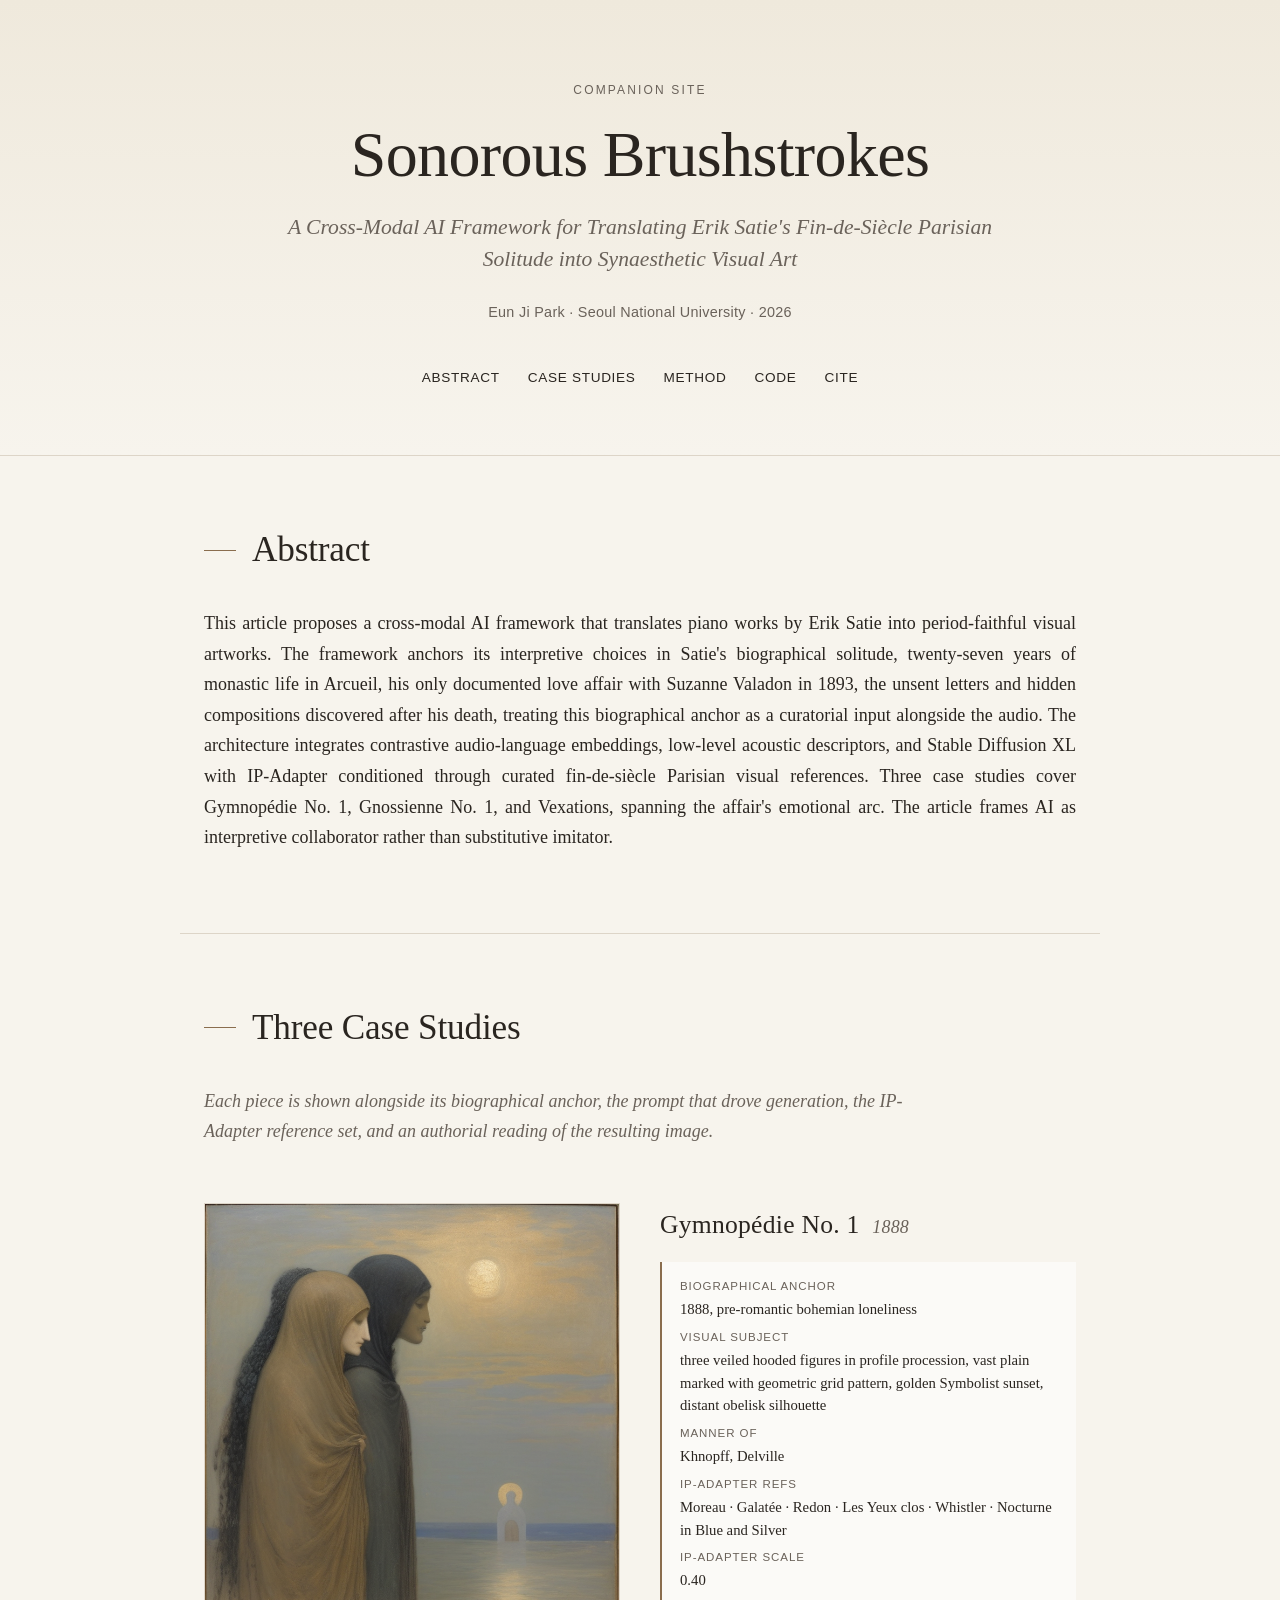
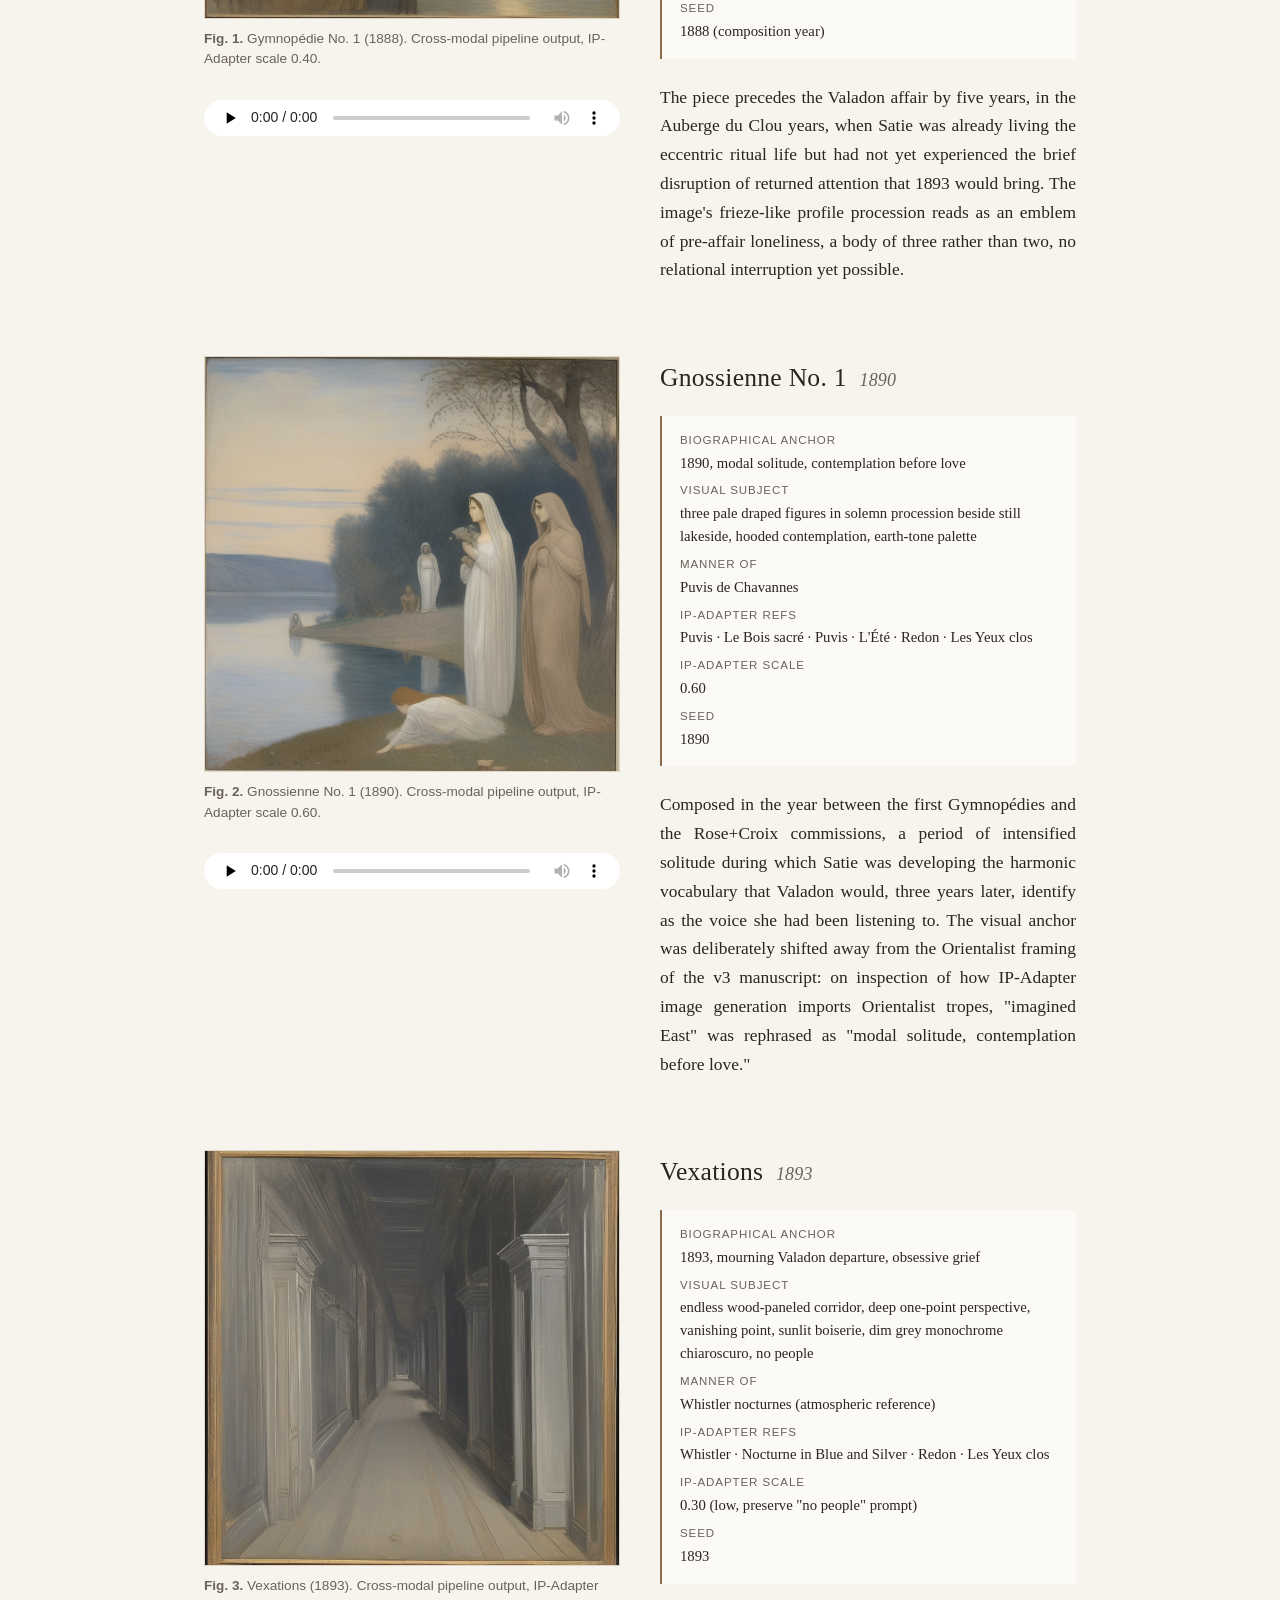
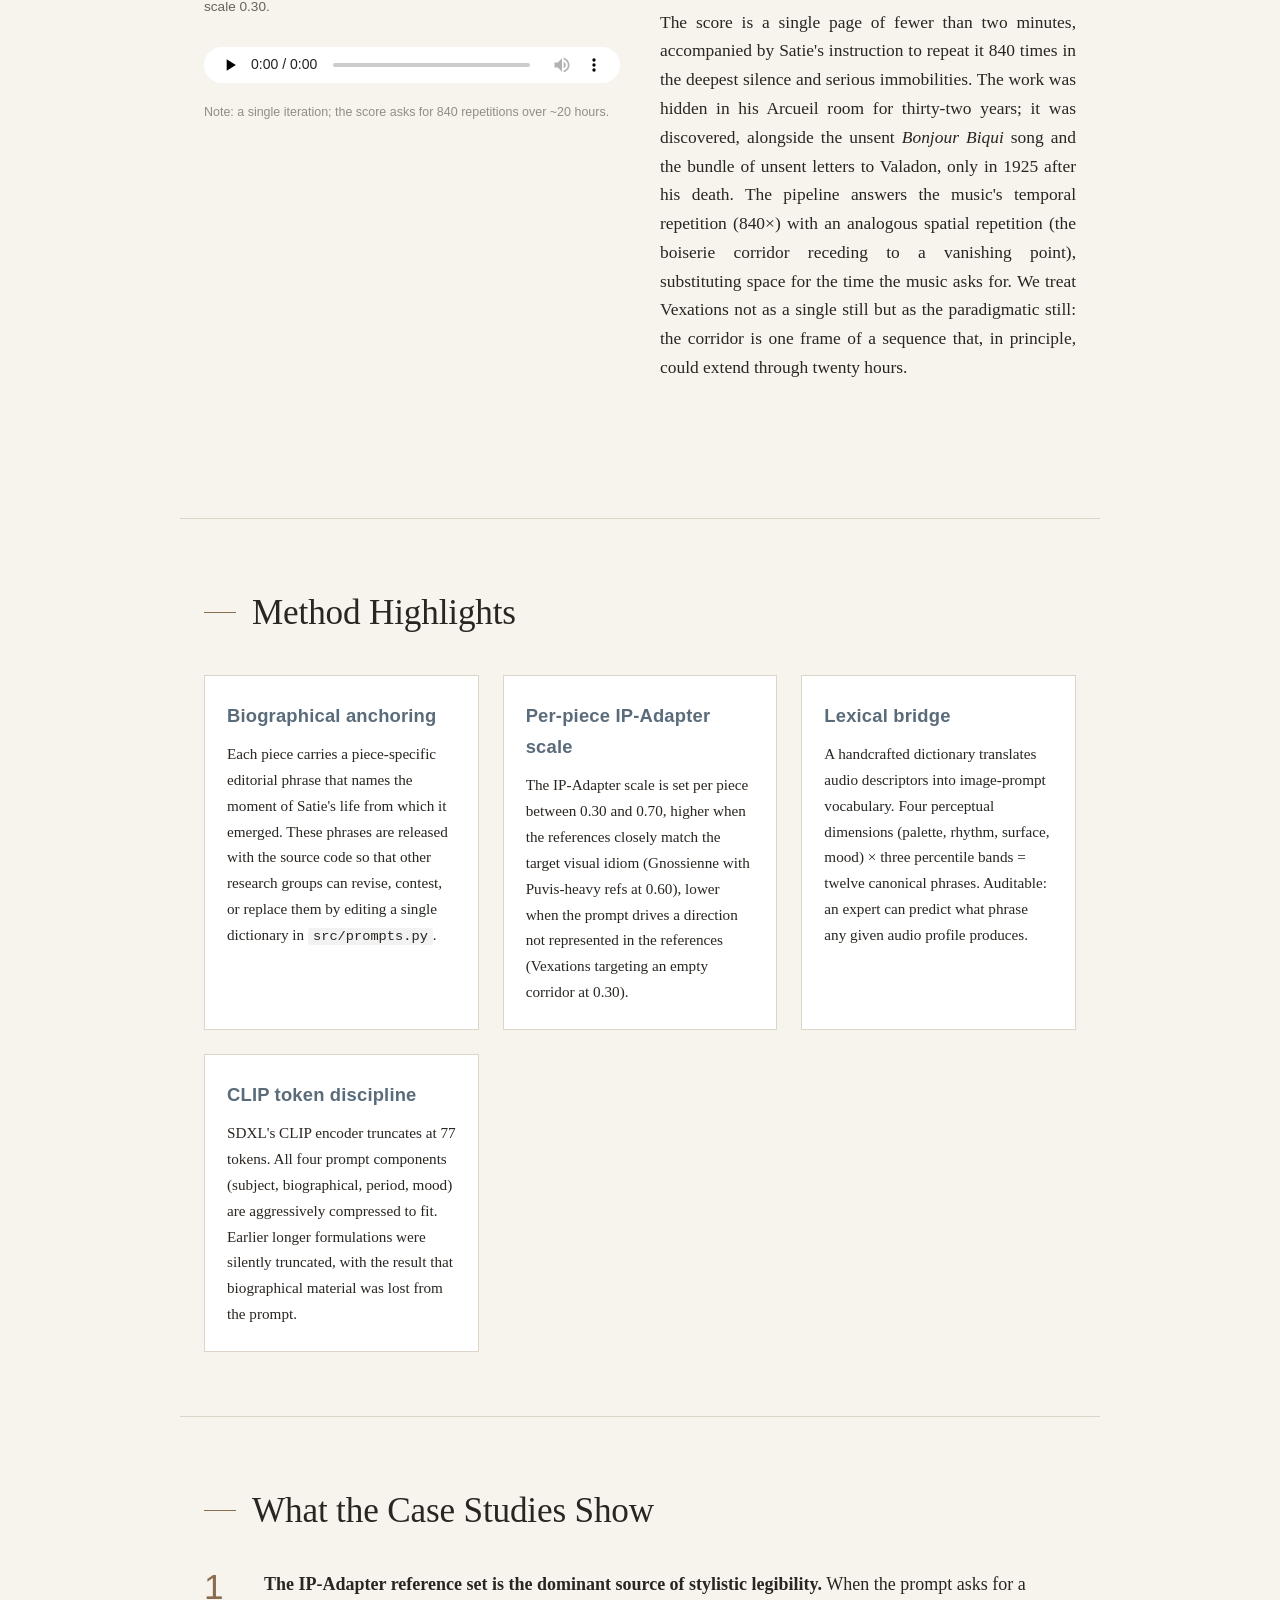
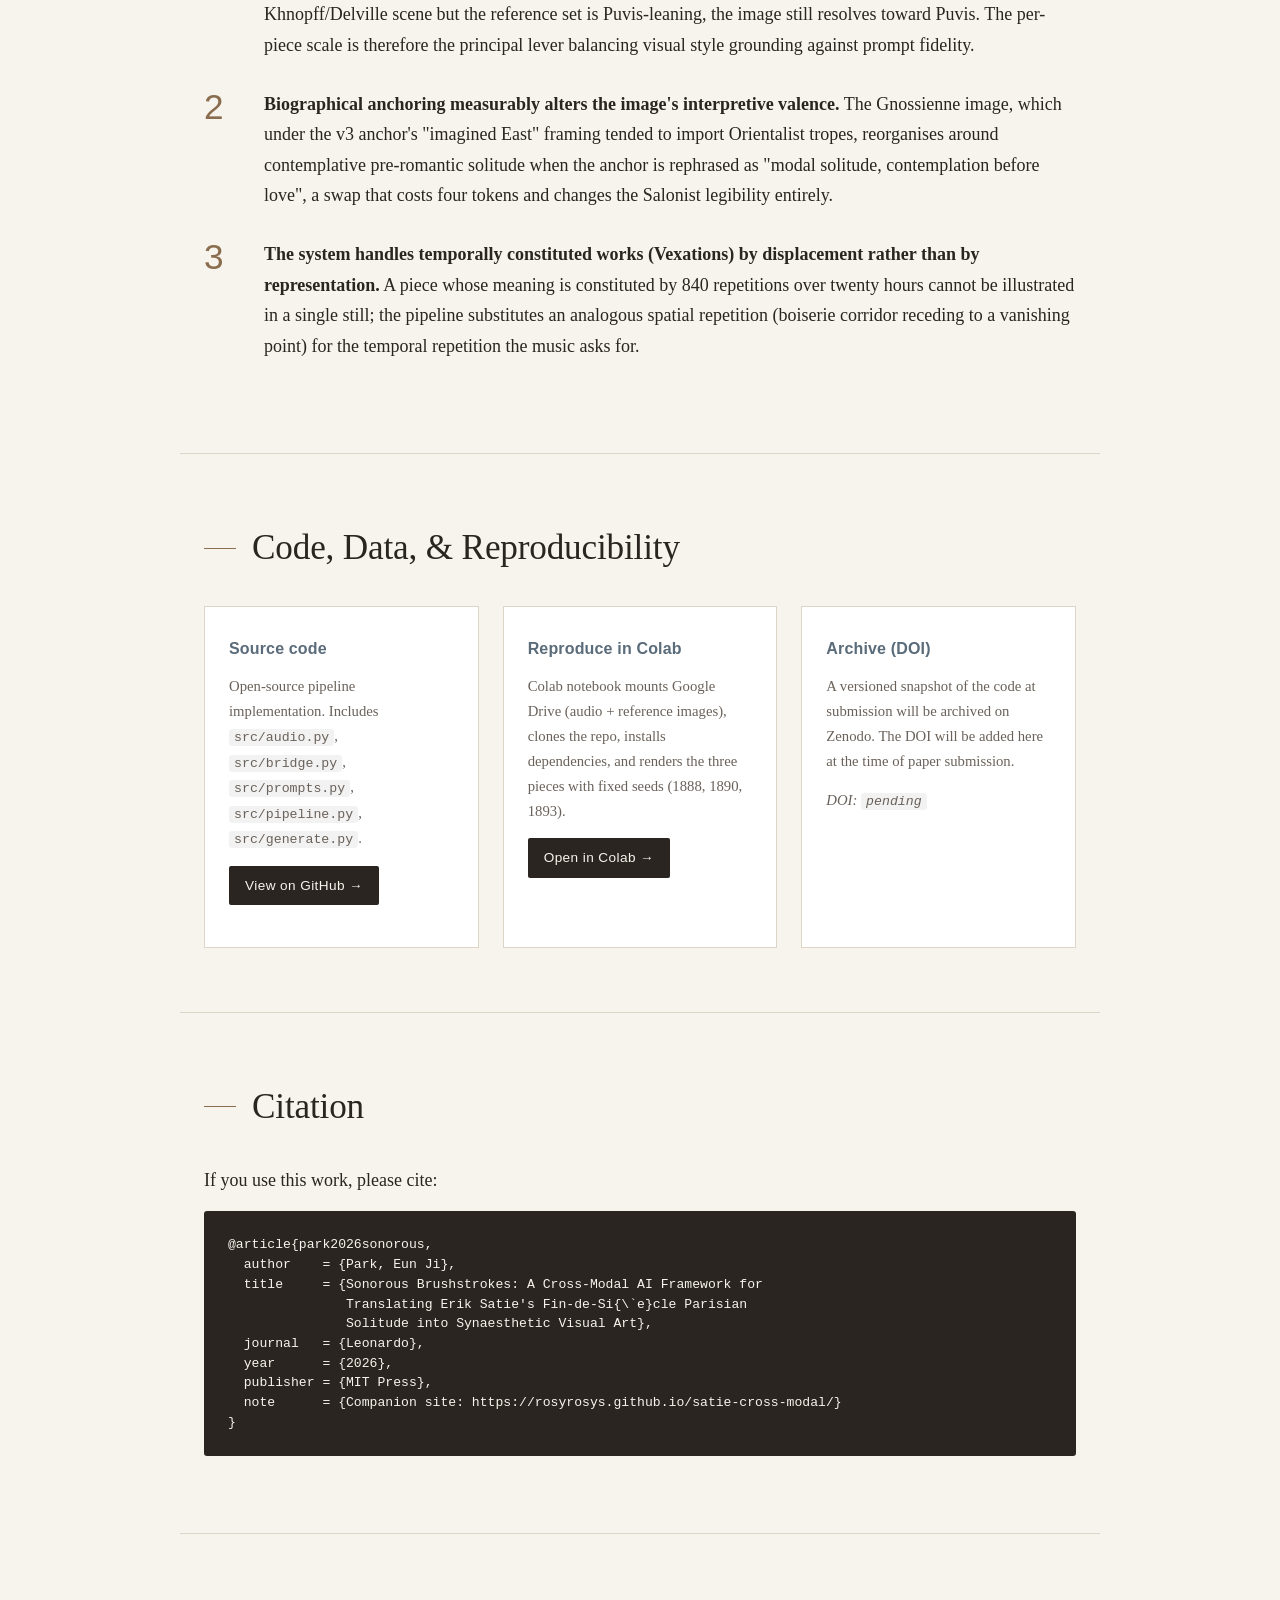
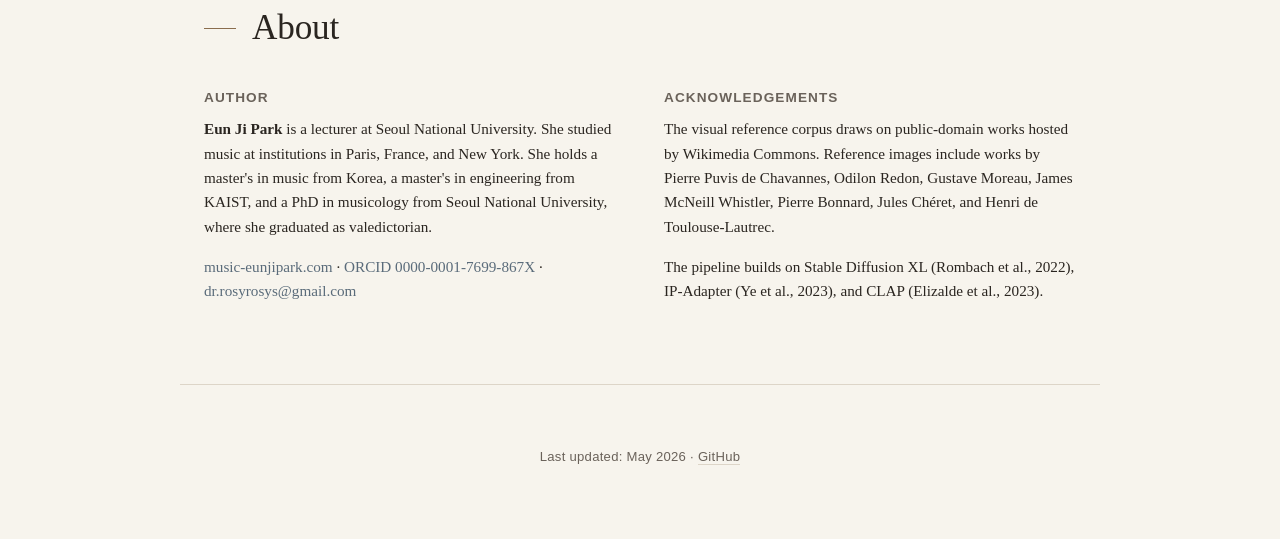
==== index.html @ b27dba4c "GitHub Pages: companion site for Sonorous Brushstrokes" ====
<!DOCTYPE html>
<html lang="en">
<head>
<meta charset="UTF-8">
<meta name="viewport" content="width=device-width, initial-scale=1.0">
<title>Sonorous Brushstrokes, Satie Cross-Modal AI</title>
<meta name="description" content="A cross-modal AI framework that translates Erik Satie's piano works into fin-de-siècle Parisian visual artworks, anchored in the composer's biographical solitude.">
<link rel="stylesheet" href="style.css">
</head>
<body>

<header class="hero">
  <div class="hero-inner">
    <p class="kicker">Companion site</p>
    <h1>Sonorous Brushstrokes</h1>
    <p class="subtitle">A Cross-Modal AI Framework for Translating Erik Satie's Fin-de-Siècle Parisian Solitude into Synaesthetic Visual Art</p>
    <p class="byline">Eun Ji Park · Seoul National University · 2026</p>
    <nav class="hero-nav">
      <a href="#abstract">Abstract</a>
      <a href="#pieces">Case Studies</a>
      <a href="#method">Method</a>
      <a href="#code">Code</a>
      <a href="#cite">Cite</a>
    </nav>
  </div>
</header>

<main>

<section id="abstract" class="section">
  <h2>Abstract</h2>
  <p>This article proposes a cross-modal AI framework that translates piano works by Erik Satie into period-faithful visual artworks. The framework anchors its interpretive choices in Satie's biographical solitude, twenty-seven years of monastic life in Arcueil, his only documented love affair with Suzanne Valadon in 1893, the unsent letters and hidden compositions discovered after his death, treating this biographical anchor as a curatorial input alongside the audio. The architecture integrates contrastive audio-language embeddings, low-level acoustic descriptors, and Stable Diffusion XL with IP-Adapter conditioned through curated fin-de-siècle Parisian visual references. Three case studies cover Gymnopédie No. 1, Gnossienne No. 1, and Vexations, spanning the affair's emotional arc. The article frames AI as interpretive collaborator rather than substitutive imitator.</p>
</section>

<section id="pieces" class="section section-pieces">
  <h2>Three Case Studies</h2>
  <p class="section-intro">Each piece is shown alongside its biographical anchor, the prompt that drove generation, the IP-Adapter reference set, and an authorial reading of the resulting image.</p>

  <article class="piece">
    <div class="piece-image">
      <img src="images/gymnopedie_1.png" alt="AI-generated visualisation of Gymnopédie No. 1: three veiled hooded figures in profile procession across a vast plain under a luminous Symbolist sunset, in the manner of Khnopff and Delville." loading="lazy">
      <p class="caption"><strong>Fig. 1.</strong> Gymnopédie No. 1 (1888). Cross-modal pipeline output, IP-Adapter scale 0.40.</p>
      <audio controls preload="none" class="piece-audio">
        <source src="audio/gymnopedie_1.mp3" type="audio/mpeg">
        Your browser does not support audio playback.
      </audio>
    </div>
    <div class="piece-text">
      <h3>Gymnopédie No. 1 <span class="year">1888</span></h3>
      <dl class="meta">
        <dt>Biographical anchor</dt><dd>1888, pre-romantic bohemian loneliness</dd>
        <dt>Visual subject</dt><dd>three veiled hooded figures in profile procession, vast plain marked with geometric grid pattern, golden Symbolist sunset, distant obelisk silhouette</dd>
        <dt>Manner of</dt><dd>Khnopff, Delville</dd>
        <dt>IP-Adapter refs</dt><dd>Moreau · Galatée · Redon · Les Yeux clos · Whistler · Nocturne in Blue and Silver</dd>
        <dt>IP-Adapter scale</dt><dd>0.40</dd>
        <dt>Seed</dt><dd>1888 (composition year)</dd>
      </dl>
      <p class="reading">The piece precedes the Valadon affair by five years, in the Auberge du Clou years, when Satie was already living the eccentric ritual life but had not yet experienced the brief disruption of returned attention that 1893 would bring. The image's frieze-like profile procession reads as an emblem of pre-affair loneliness, a body of three rather than two, no relational interruption yet possible.</p>
    </div>
  </article>

  <article class="piece">
    <div class="piece-image">
      <img src="images/gnossienne_1.png" alt="AI-generated visualisation of Gnossienne No. 1: three pale draped figures in solemn procession beside a still lake, in the manner of Puvis de Chavannes." loading="lazy">
      <p class="caption"><strong>Fig. 2.</strong> Gnossienne No. 1 (1890). Cross-modal pipeline output, IP-Adapter scale 0.60.</p>
      <audio controls preload="none" class="piece-audio">
        <source src="audio/gnossienne_1.mp3" type="audio/mpeg">
        Your browser does not support audio playback.
      </audio>
    </div>
    <div class="piece-text">
      <h3>Gnossienne No. 1 <span class="year">1890</span></h3>
      <dl class="meta">
        <dt>Biographical anchor</dt><dd>1890, modal solitude, contemplation before love</dd>
        <dt>Visual subject</dt><dd>three pale draped figures in solemn procession beside still lakeside, hooded contemplation, earth-tone palette</dd>
        <dt>Manner of</dt><dd>Puvis de Chavannes</dd>
        <dt>IP-Adapter refs</dt><dd>Puvis · Le Bois sacré · Puvis · L'Été · Redon · Les Yeux clos</dd>
        <dt>IP-Adapter scale</dt><dd>0.60</dd>
        <dt>Seed</dt><dd>1890</dd>
      </dl>
      <p class="reading">Composed in the year between the first Gymnopédies and the Rose+Croix commissions, a period of intensified solitude during which Satie was developing the harmonic vocabulary that Valadon would, three years later, identify as the voice she had been listening to. The visual anchor was deliberately shifted away from the Orientalist framing of the v3 manuscript: on inspection of how IP-Adapter image generation imports Orientalist tropes, "imagined East" was rephrased as "modal solitude, contemplation before love."</p>
    </div>
  </article>

  <article class="piece">
    <div class="piece-image">
      <img src="images/vexations.png" alt="AI-generated visualisation of Vexations: an empty wood-paneled corridor in a fin-de-siècle Parisian interior, deep one-point perspective with sunlit boiserie, no people." loading="lazy">
      <p class="caption"><strong>Fig. 3.</strong> Vexations (1893). Cross-modal pipeline output, IP-Adapter scale 0.30.</p>
      <audio controls preload="none" class="piece-audio">
        <source src="audio/vexations.mp3" type="audio/mpeg">
        Your browser does not support audio playback.
      </audio>
      <p class="caption" style="font-size:0.78rem; opacity:0.7;">Note: a single iteration; the score asks for 840 repetitions over ~20 hours.</p>
    </div>
    <div class="piece-text">
      <h3>Vexations <span class="year">1893</span></h3>
      <dl class="meta">
        <dt>Biographical anchor</dt><dd>1893, mourning Valadon departure, obsessive grief</dd>
        <dt>Visual subject</dt><dd>endless wood-paneled corridor, deep one-point perspective, vanishing point, sunlit boiserie, dim grey monochrome chiaroscuro, no people</dd>
        <dt>Manner of</dt><dd>Whistler nocturnes (atmospheric reference)</dd>
        <dt>IP-Adapter refs</dt><dd>Whistler · Nocturne in Blue and Silver · Redon · Les Yeux clos</dd>
        <dt>IP-Adapter scale</dt><dd>0.30 (low, preserve "no people" prompt)</dd>
        <dt>Seed</dt><dd>1893</dd>
      </dl>
      <p class="reading">The score is a single page of fewer than two minutes, accompanied by Satie's instruction to repeat it 840 times in the deepest silence and serious immobilities. The work was hidden in his Arcueil room for thirty-two years; it was discovered, alongside the unsent <em>Bonjour Biqui</em> song and the bundle of unsent letters to Valadon, only in 1925 after his death. The pipeline answers the music's temporal repetition (840×) with an analogous spatial repetition (the boiserie corridor receding to a vanishing point), substituting space for the time the music asks for. We treat Vexations not as a single still but as the paradigmatic still: the corridor is one frame of a sequence that, in principle, could extend through twenty hours.</p>
    </div>
  </article>
</section>

<section id="method" class="section">
  <h2>Method Highlights</h2>

  <div class="method-grid">
    <div class="method-card">
      <h3>Biographical anchoring</h3>
      <p>Each piece carries a piece-specific editorial phrase that names the moment of Satie's life from which it emerged. These phrases are released with the source code so that other research groups can revise, contest, or replace them by editing a single dictionary in <code>src/prompts.py</code>.</p>
    </div>

    <div class="method-card">
      <h3>Per-piece IP-Adapter scale</h3>
      <p>The IP-Adapter scale is set per piece between 0.30 and 0.70, higher when the references closely match the target visual idiom (Gnossienne with Puvis-heavy refs at 0.60), lower when the prompt drives a direction not represented in the references (Vexations targeting an empty corridor at 0.30).</p>
    </div>

    <div class="method-card">
      <h3>Lexical bridge</h3>
      <p>A handcrafted dictionary translates audio descriptors into image-prompt vocabulary. Four perceptual dimensions (palette, rhythm, surface, mood) × three percentile bands = twelve canonical phrases. Auditable: an expert can predict what phrase any given audio profile produces.</p>
    </div>

    <div class="method-card">
      <h3>CLIP token discipline</h3>
      <p>SDXL's CLIP encoder truncates at 77 tokens. All four prompt components (subject, biographical, period, mood) are aggressively compressed to fit. Earlier longer formulations were silently truncated, with the result that biographical material was lost from the prompt.</p>
    </div>
  </div>
</section>

<section id="findings" class="section">
  <h2>What the Case Studies Show</h2>
  <ol class="findings">
    <li><strong>The IP-Adapter reference set is the dominant source of stylistic legibility.</strong> When the prompt asks for a Khnopff/Delville scene but the reference set is Puvis-leaning, the image still resolves toward Puvis. The per-piece scale is therefore the principal lever balancing visual style grounding against prompt fidelity.</li>
    <li><strong>Biographical anchoring measurably alters the image's interpretive valence.</strong> The Gnossienne image, which under the v3 anchor's "imagined East" framing tended to import Orientalist tropes, reorganises around contemplative pre-romantic solitude when the anchor is rephrased as "modal solitude, contemplation before love", a swap that costs four tokens and changes the Salonist legibility entirely.</li>
    <li><strong>The system handles temporally constituted works (Vexations) by displacement rather than by representation.</strong> A piece whose meaning is constituted by 840 repetitions over twenty hours cannot be illustrated in a single still; the pipeline substitutes an analogous spatial repetition (boiserie corridor receding to a vanishing point) for the temporal repetition the music asks for.</li>
  </ol>
</section>

<section id="code" class="section">
  <h2>Code, Data, &amp; Reproducibility</h2>
  <div class="code-grid">
    <div class="code-card">
      <h3>Source code</h3>
      <p>Open-source pipeline implementation. Includes <code>src/audio.py</code>, <code>src/bridge.py</code>, <code>src/prompts.py</code>, <code>src/pipeline.py</code>, <code>src/generate.py</code>.</p>
      <p><a class="btn" href="https://github.com/rosyrosys/satie-cross-modal" target="_blank" rel="noopener">View on GitHub →</a></p>
    </div>
    <div class="code-card">
      <h3>Reproduce in Colab</h3>
      <p>Colab notebook mounts Google Drive (audio + reference images), clones the repo, installs dependencies, and renders the three pieces with fixed seeds (1888, 1890, 1893).</p>
      <p><a class="btn" href="https://colab.research.google.com/github/rosyrosys/satie-cross-modal/blob/main/notebooks/colab_run.ipynb" target="_blank" rel="noopener">Open in Colab →</a></p>
    </div>
    <div class="code-card">
      <h3>Archive (DOI)</h3>
      <p>A versioned snapshot of the code at submission will be archived on Zenodo. The DOI will be added here at the time of paper submission.</p>
      <p class="placeholder"><em>DOI: <code>pending</code></em></p>
    </div>
  </div>
</section>

<section id="cite" class="section">
  <h2>Citation</h2>
  <p>If you use this work, please cite:</p>
  <pre class="bibtex">@article{park2026sonorous,
  author    = {Park, Eun Ji},
  title     = {Sonorous Brushstrokes: A Cross-Modal AI Framework for
               Translating Erik Satie's Fin-de-Si{\`e}cle Parisian
               Solitude into Synaesthetic Visual Art},
  journal   = {Leonardo},
  year      = {2026},
  publisher = {MIT Press},
  note      = {Companion site: https://rosyrosys.github.io/satie-cross-modal/}
}</pre>
</section>

<section id="about" class="section">
  <h2>About</h2>
  <div class="about-grid">
    <div>
      <h3>Author</h3>
      <p><strong>Eun Ji Park</strong> is a lecturer at Seoul National University. She studied music at institutions in Paris, France, and New York. She holds a master's in music from Korea, a master's in engineering from KAIST, and a PhD in musicology from Seoul National University, where she graduated as valedictorian.</p>
      <p><a href="https://music-eunjipark.com/" target="_blank" rel="noopener">music-eunjipark.com</a> · <a href="https://orcid.org/0000-0001-7699-867X" target="_blank" rel="noopener">ORCID 0000-0001-7699-867X</a> · <a href="mailto:dr.rosyrosys@gmail.com">dr.rosyrosys@gmail.com</a></p>
    </div>
    <div>
      <h3>Acknowledgements</h3>
      <p>The visual reference corpus draws on public-domain works hosted by Wikimedia Commons. Reference images include works by Pierre Puvis de Chavannes, Odilon Redon, Gustave Moreau, James McNeill Whistler, Pierre Bonnard, Jules Chéret, and Henri de Toulouse-Lautrec.</p>
      <p>The pipeline builds on Stable Diffusion XL (Rombach et al., 2022), IP-Adapter (Ye et al., 2023), and CLAP (Elizalde et al., 2023).</p>
    </div>
  </div>
</section>

</main>

<footer>
  <p>Last updated: May 2026 · <a href="https://github.com/rosyrosys/satie-cross-modal">GitHub</a></p>
</footer>

</body>
</html>
---- style.css ----
/* Sonorous Brushstrokes — companion site */
/* Restrained typography, fin-de-siecle muted palette */

:root {
  --bg: #f7f4ed;          /* warm off-white, like aged paper */
  --bg-card: #ffffff;
  --text: #2a2520;        /* deep brown-black, not pure black */
  --text-soft: #6a625a;
  --accent: #5a6b7a;      /* muted symbolist blue-grey */
  --accent-warm: #8a6d4e; /* dusty ochre */
  --rule: #ddd5c8;
  --serif: 'EB Garamond', 'Garamond', 'Georgia', serif;
  --sans:  -apple-system, BlinkMacSystemFont, 'Segoe UI', 'Helvetica Neue', sans-serif;
  --max: 920px;
}

* { box-sizing: border-box; }
html { scroll-behavior: smooth; }
body {
  margin: 0;
  font-family: var(--serif);
  font-size: 18px;
  line-height: 1.7;
  color: var(--text);
  background: var(--bg);
  -webkit-font-smoothing: antialiased;
}

a { color: var(--accent); text-decoration: none; border-bottom: 1px solid transparent; transition: border-color .15s; }
a:hover { border-bottom-color: var(--accent); }

img { max-width: 100%; height: auto; display: block; }
code { font-family: 'SF Mono', 'Consolas', monospace; font-size: 0.9em; background: rgba(0,0,0,0.05); padding: 1px 5px; border-radius: 3px; }

/* ---------- Hero ---------- */
.hero {
  background: linear-gradient(180deg, #efe9dc 0%, var(--bg) 100%);
  padding: 80px 24px 60px;
  text-align: center;
  border-bottom: 1px solid var(--rule);
}
.hero-inner { max-width: var(--max); margin: 0 auto; }
.kicker {
  font-family: var(--sans);
  font-size: 0.75rem;
  letter-spacing: 0.18em;
  text-transform: uppercase;
  color: var(--text-soft);
  margin: 0 0 20px;
}
.hero h1 {
  font-size: clamp(2.4rem, 6vw, 4rem);
  font-weight: 500;
  margin: 0 0 20px;
  letter-spacing: -0.01em;
  line-height: 1.1;
}
.hero .subtitle {
  font-size: clamp(1.1rem, 2vw, 1.35rem);
  color: var(--text-soft);
  font-style: italic;
  max-width: 760px;
  margin: 0 auto 24px;
  line-height: 1.5;
}
.byline {
  font-family: var(--sans);
  font-size: 0.9rem;
  color: var(--text-soft);
  margin: 0 0 36px;
  letter-spacing: 0.02em;
}
.hero-nav {
  display: flex;
  flex-wrap: wrap;
  gap: 4px 28px;
  justify-content: center;
  font-family: var(--sans);
  font-size: 0.85rem;
  letter-spacing: 0.05em;
  text-transform: uppercase;
}
.hero-nav a {
  color: var(--text);
  border: none;
  padding: 6px 0;
  position: relative;
}
.hero-nav a::after {
  content: '';
  position: absolute;
  left: 0; right: 0; bottom: 0;
  height: 1px;
  background: var(--accent-warm);
  transform: scaleX(0);
  transform-origin: left;
  transition: transform .2s;
}
.hero-nav a:hover::after { transform: scaleX(1); }

/* ---------- Sections ---------- */
.section {
  max-width: var(--max);
  margin: 0 auto;
  padding: 64px 24px;
  border-bottom: 1px solid var(--rule);
}
.section h2 {
  font-size: clamp(1.6rem, 3vw, 2.2rem);
  font-weight: 500;
  margin: 0 0 28px;
  letter-spacing: -0.005em;
}
.section h2::before {
  content: '';
  display: inline-block;
  width: 32px;
  height: 1px;
  background: var(--accent-warm);
  vertical-align: middle;
  margin-right: 16px;
  margin-bottom: 6px;
}
.section h3 {
  font-size: 1.15rem;
  font-weight: 600;
  font-family: var(--sans);
  margin: 0 0 12px;
  letter-spacing: 0.01em;
}
.section p { margin: 0 0 16px; }
.section-intro {
  color: var(--text-soft);
  font-style: italic;
  margin-bottom: 40px !important;
  max-width: 700px;
}

/* Abstract justified, indented first line */
#abstract p {
  text-align: justify;
  hyphens: auto;
}

/* ---------- Pieces (case studies) ---------- */
.piece {
  display: grid;
  grid-template-columns: minmax(0, 1fr) minmax(0, 1fr);
  gap: 40px;
  margin: 56px 0;
  align-items: start;
}
@media (max-width: 760px) {
  .piece { grid-template-columns: 1fr; gap: 24px; }
}
.piece-image {
  position: relative;
}
.piece-image img {
  border: 1px solid var(--rule);
  background: #ece6d9;
  aspect-ratio: 1 / 1;
  object-fit: cover;
}
.piece-image .caption {
  font-family: var(--sans);
  font-size: 0.85rem;
  color: var(--text-soft);
  margin-top: 10px;
  line-height: 1.5;
}
.piece-audio {
  width: 100%;
  margin-top: 14px;
  height: 36px;
}
.piece-audio::-webkit-media-controls-panel {
  background-color: var(--bg-card);
}
.piece-text h3 {
  font-family: var(--serif);
  font-size: 1.6rem;
  font-weight: 500;
  margin: 0 0 10px;
}
.piece-text h3 .year {
  color: var(--text-soft);
  font-size: 0.7em;
  font-style: italic;
  margin-left: 6px;
}
dl.meta {
  margin: 16px 0 24px;
  padding: 16px 18px;
  background: rgba(255,255,255,0.6);
  border-left: 2px solid var(--accent-warm);
  font-size: 0.92rem;
  line-height: 1.55;
}
dl.meta dt {
  font-family: var(--sans);
  font-size: 0.72rem;
  letter-spacing: 0.08em;
  text-transform: uppercase;
  color: var(--text-soft);
  margin-top: 8px;
}
dl.meta dt:first-child { margin-top: 0; }
dl.meta dd {
  margin: 2px 0 0;
  color: var(--text);
}
.reading {
  font-size: 0.97em;
  line-height: 1.65;
  text-align: justify;
}

/* ---------- Method grid ---------- */
.method-grid {
  display: grid;
  grid-template-columns: repeat(auto-fit, minmax(260px, 1fr));
  gap: 24px;
  margin-top: 32px;
}
.method-card {
  background: var(--bg-card);
  border: 1px solid var(--rule);
  padding: 24px 22px;
}
.method-card h3 {
  margin: 0 0 10px;
  color: var(--accent);
}
.method-card p {
  font-size: 0.95rem;
  margin: 0;
}

/* ---------- Findings list ---------- */
.findings {
  counter-reset: finding;
  list-style: none;
  padding: 0;
  margin: 0;
}
.findings li {
  counter-increment: finding;
  margin: 0 0 28px;
  padding-left: 60px;
  position: relative;
}
.findings li::before {
  content: counter(finding);
  position: absolute;
  left: 0;
  top: 0;
  font-family: var(--sans);
  font-size: 2.2rem;
  font-weight: 200;
  color: var(--accent-warm);
  line-height: 1;
}

/* ---------- Code grid ---------- */
.code-grid {
  display: grid;
  grid-template-columns: repeat(auto-fit, minmax(240px, 1fr));
  gap: 24px;
  margin-top: 24px;
}
.code-card {
  background: var(--bg-card);
  border: 1px solid var(--rule);
  padding: 28px 24px;
}
.code-card h3 {
  margin: 0 0 12px;
  color: var(--accent);
  font-size: 1rem;
}
.code-card p {
  font-size: 0.92rem;
  margin: 0 0 14px;
  color: var(--text-soft);
}
.btn {
  display: inline-block;
  padding: 8px 16px;
  background: var(--text);
  color: var(--bg);
  font-family: var(--sans);
  font-size: 0.85rem;
  letter-spacing: 0.03em;
  border: none;
  border-radius: 2px;
  transition: background .15s;
}
.btn:hover {
  background: var(--accent);
  border: none;
}
.placeholder { font-size: 0.85rem; color: var(--text-soft); }

/* ---------- Citation ---------- */
.bibtex {
  background: var(--text);
  color: var(--bg);
  padding: 24px;
  font-family: 'SF Mono', 'Consolas', monospace;
  font-size: 0.82rem;
  line-height: 1.5;
  overflow-x: auto;
  border-radius: 3px;
}

/* ---------- About ---------- */
.about-grid {
  display: grid;
  grid-template-columns: 1fr 1fr;
  gap: 48px;
  margin-top: 16px;
}
@media (max-width: 720px) {
  .about-grid { grid-template-columns: 1fr; gap: 32px; }
}
.about-grid h3 {
  margin-bottom: 8px;
  font-size: 0.85rem;
  letter-spacing: 0.08em;
  text-transform: uppercase;
  color: var(--text-soft);
}
.about-grid p {
  font-size: 0.95rem;
  line-height: 1.6;
}

/* ---------- Footer ---------- */
footer {
  text-align: center;
  padding: 48px 24px 60px;
  font-family: var(--sans);
  font-size: 0.82rem;
  color: var(--text-soft);
  letter-spacing: 0.02em;
}
footer a { color: var(--text-soft); border-bottom: 1px solid var(--rule); }
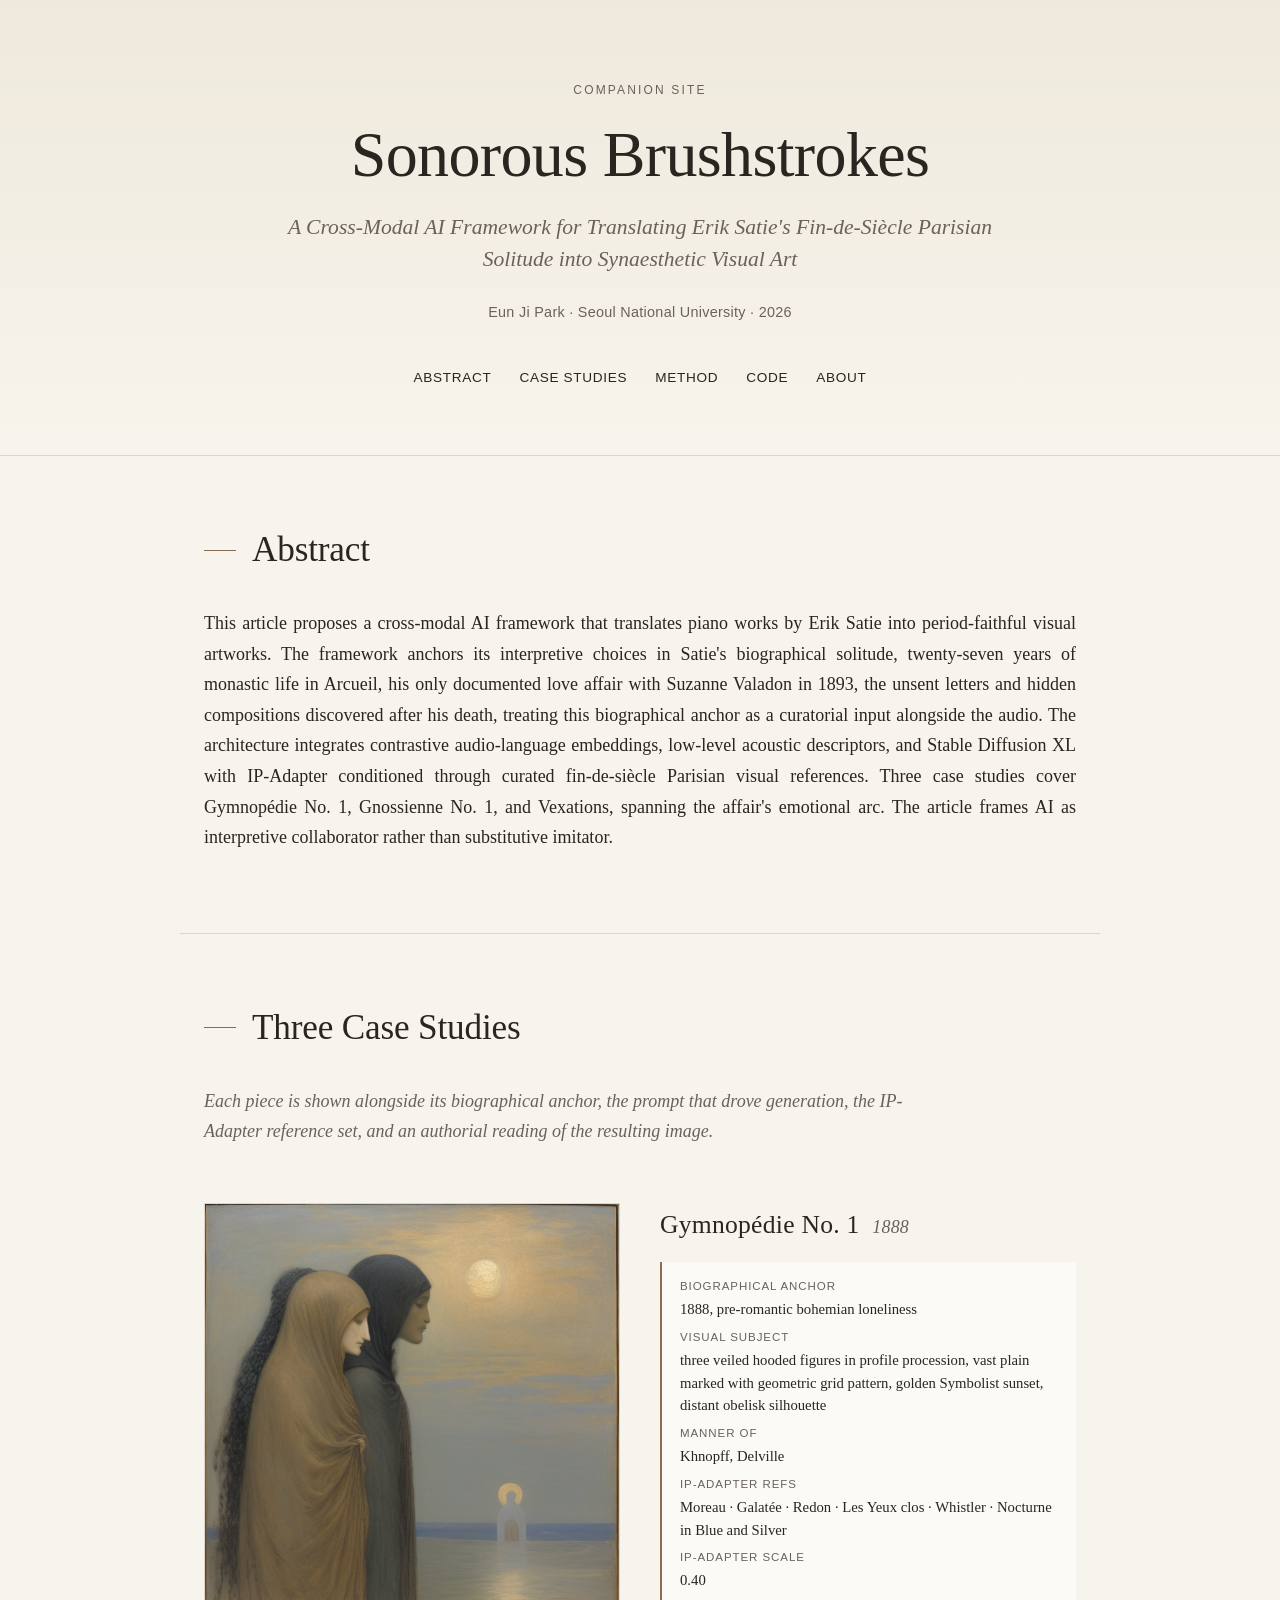
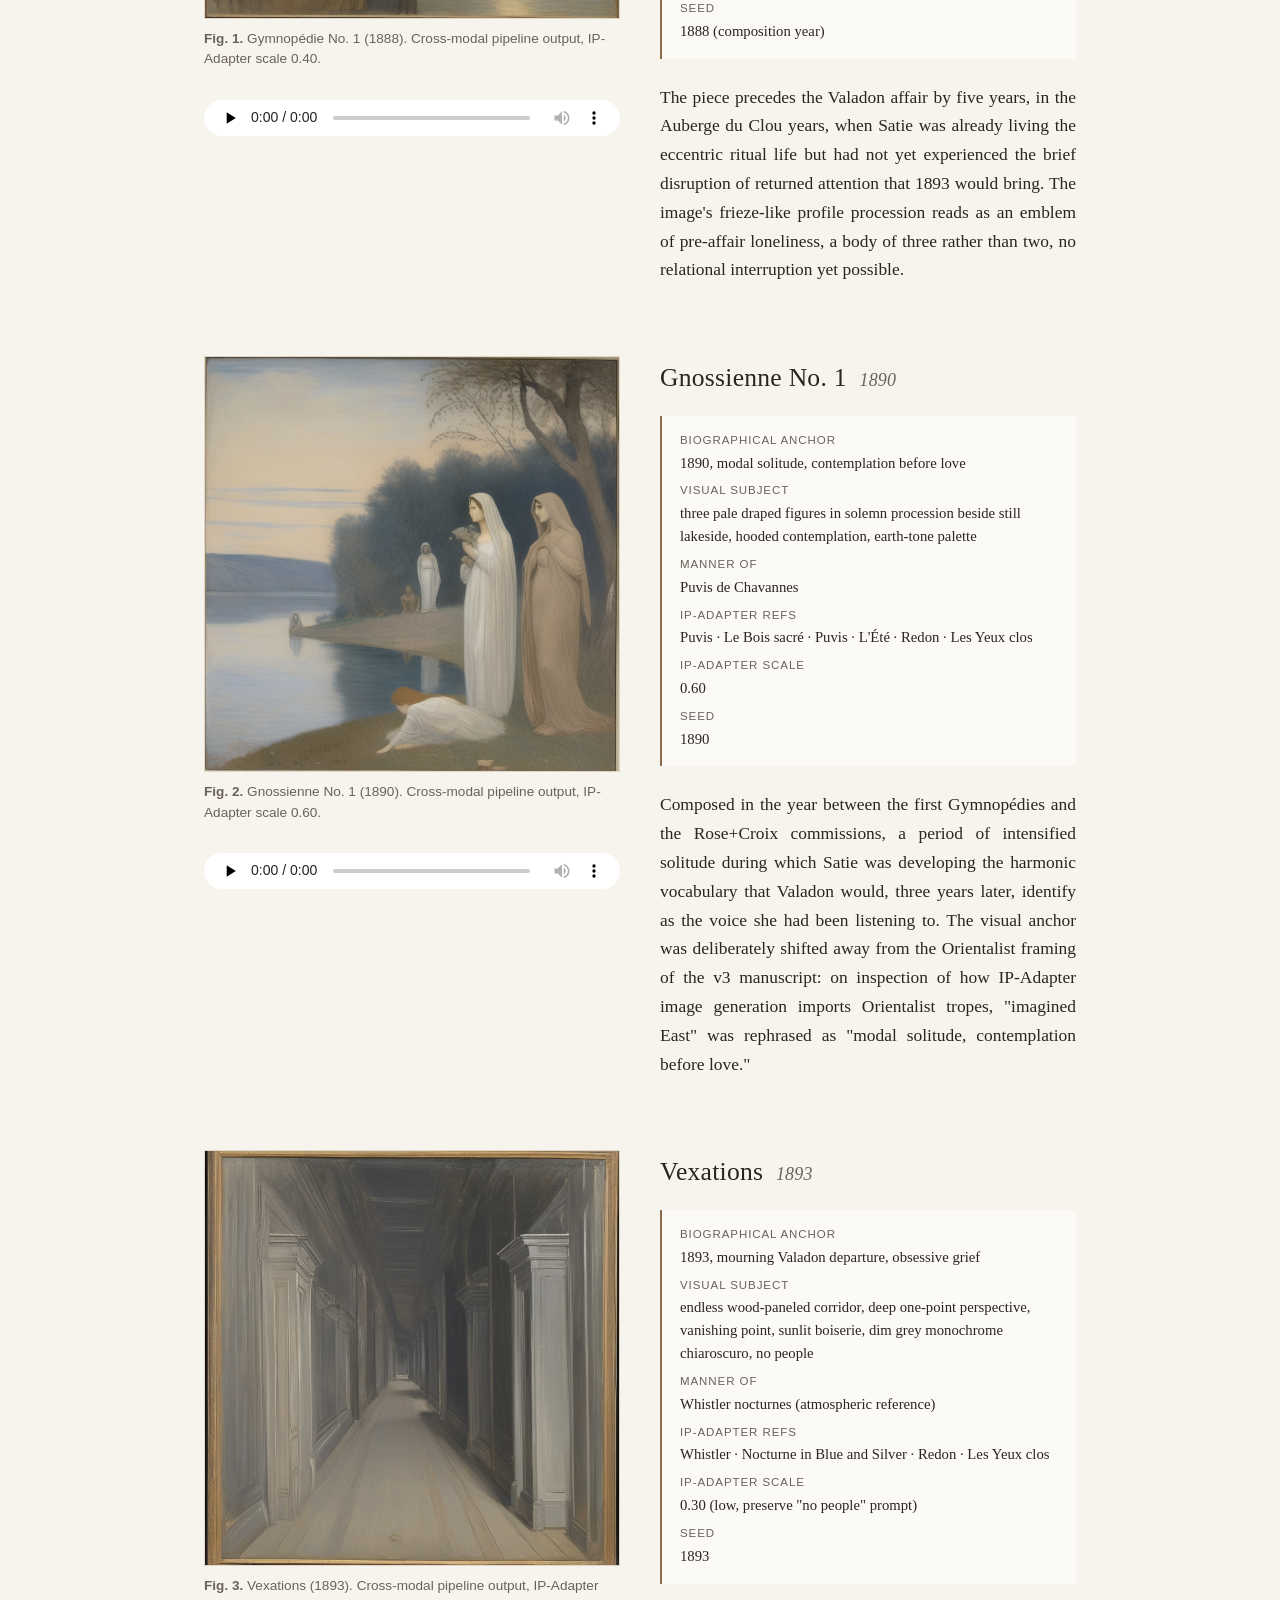
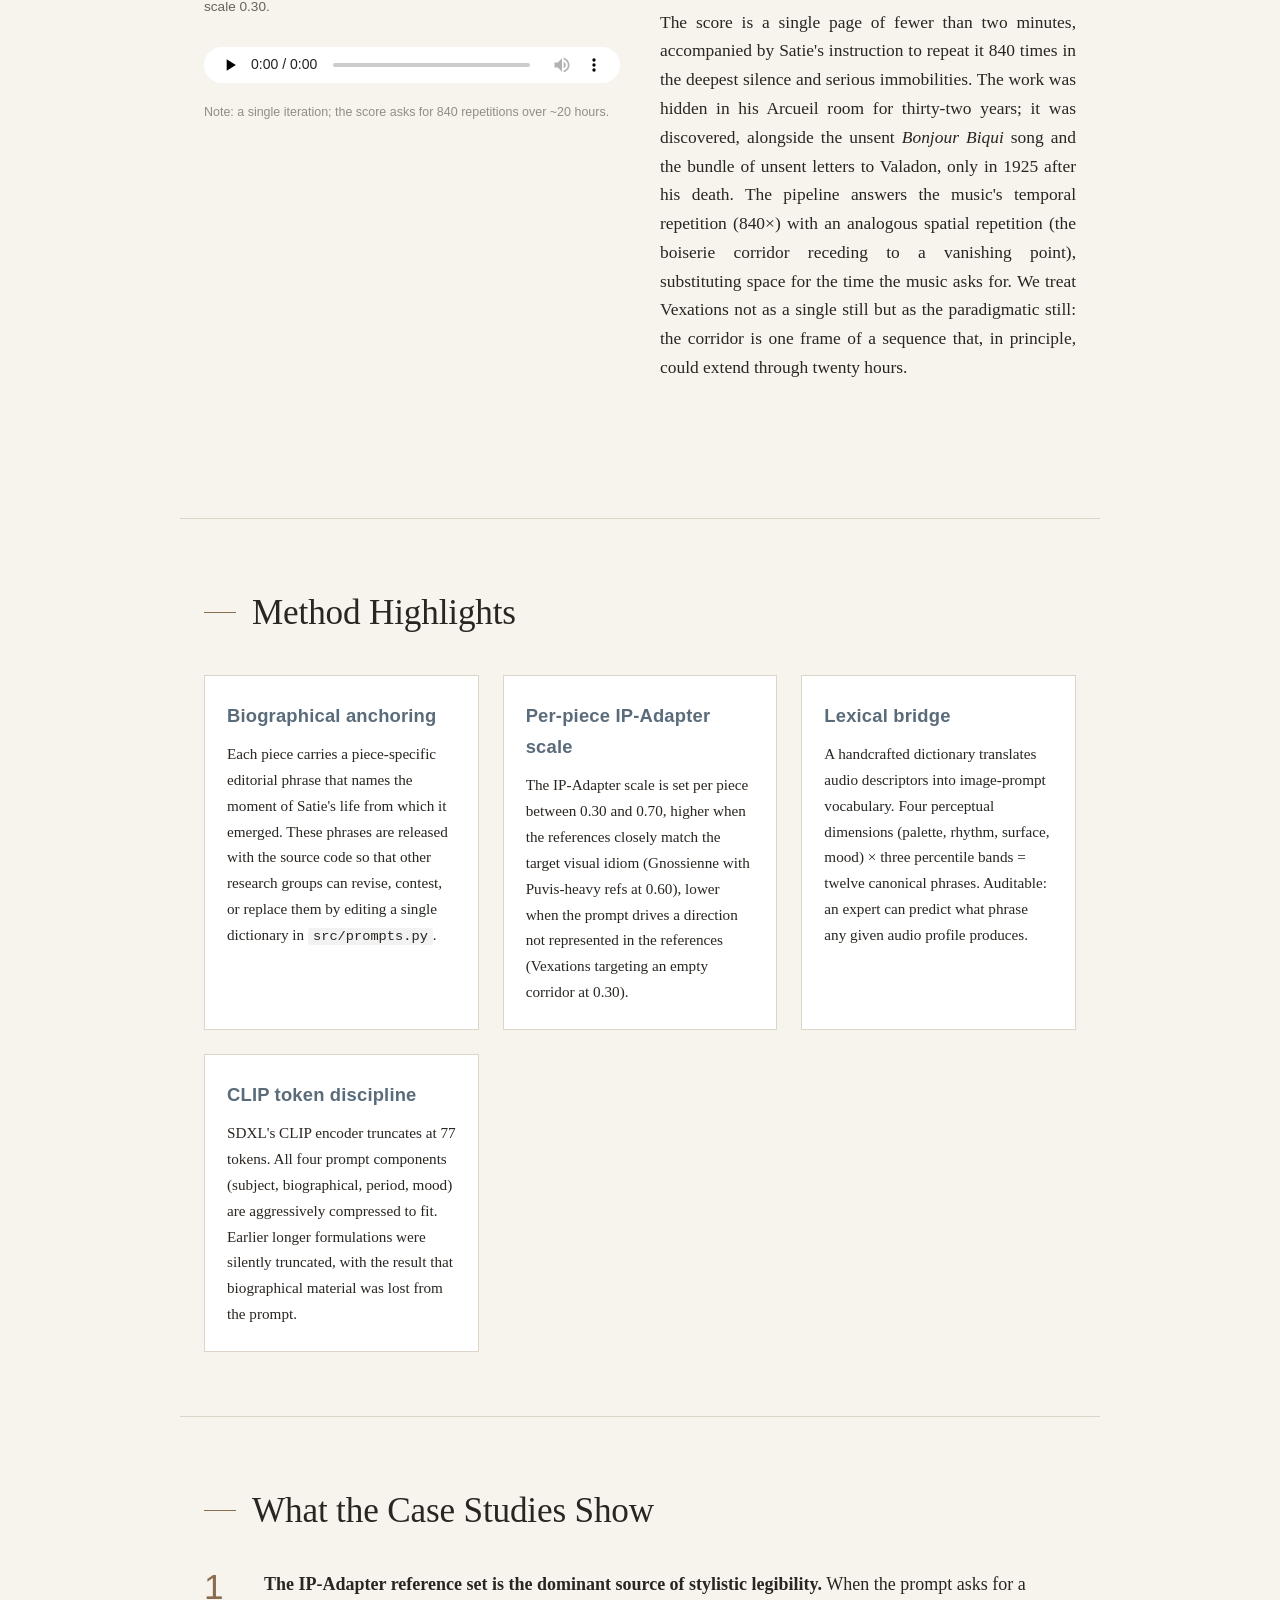
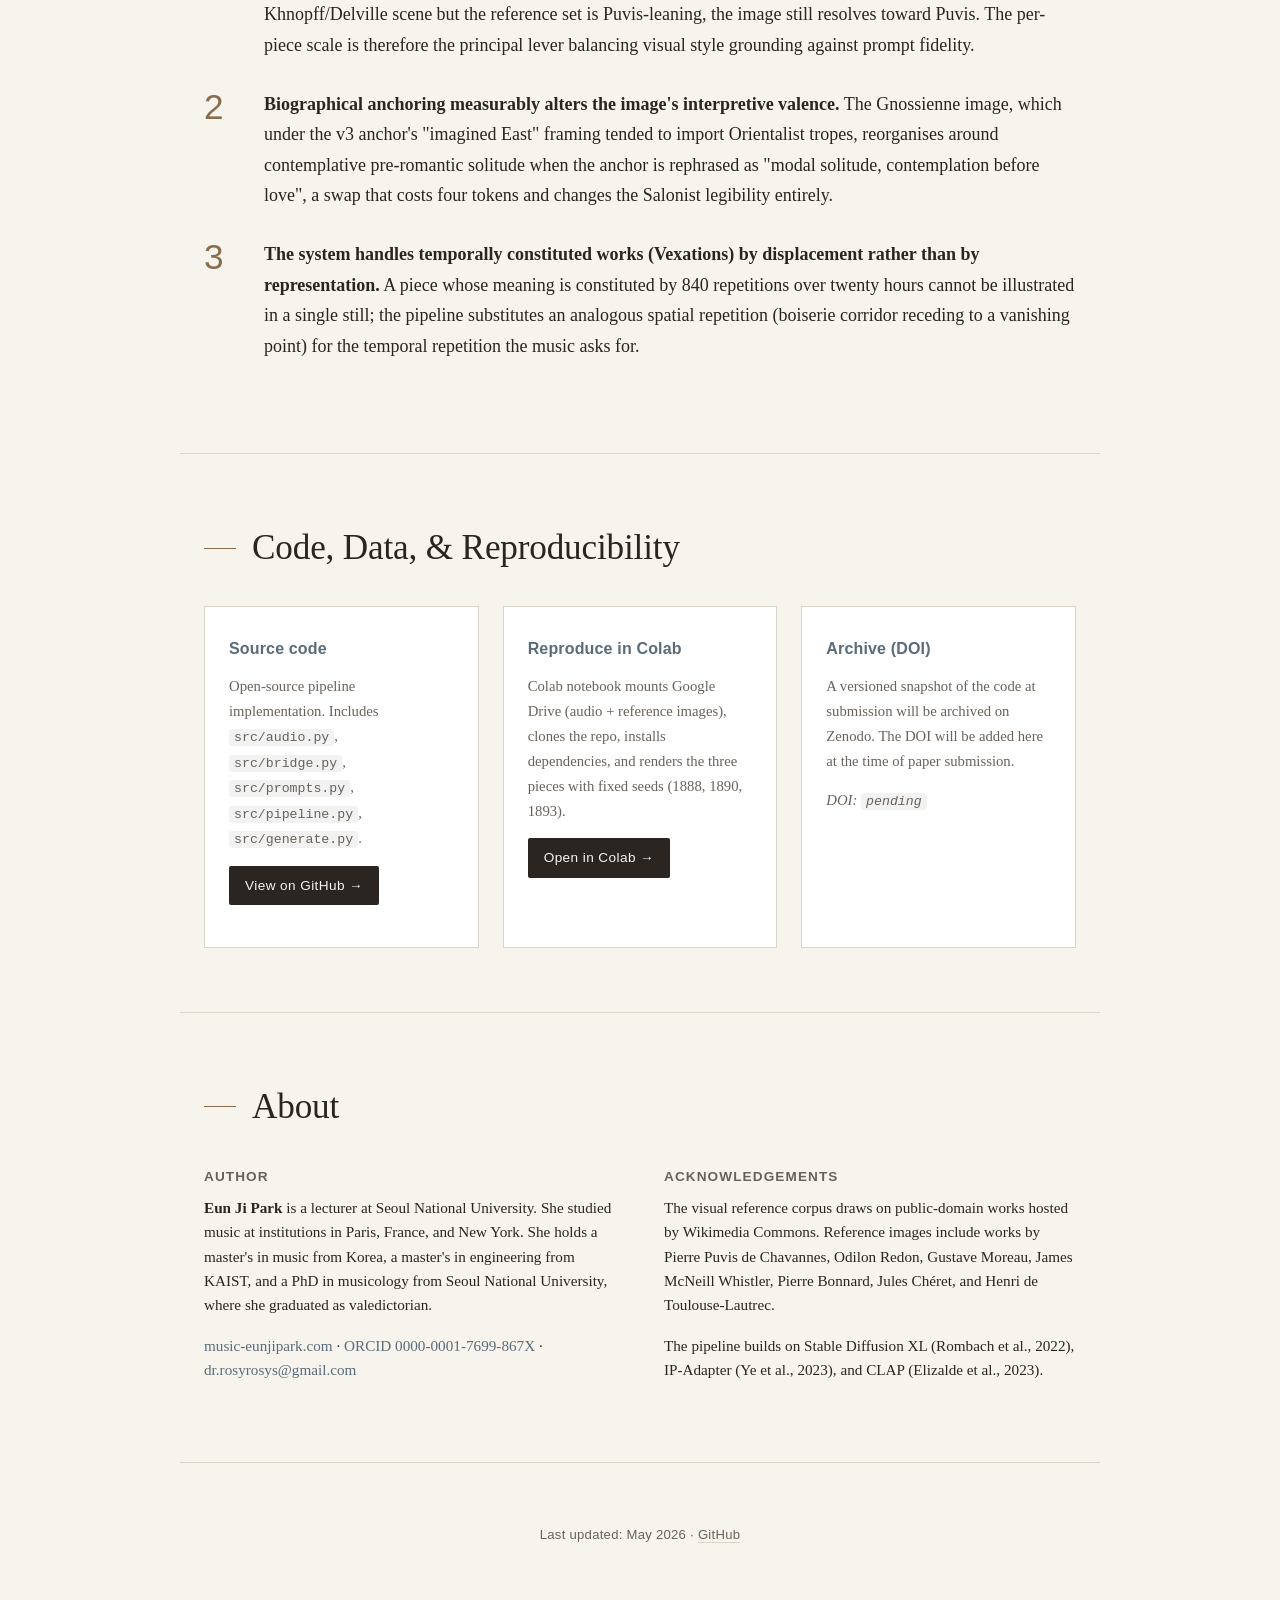
==== commit 5dbcfe83: "Remove pre-publication citation block (paper not yet submitted)" ====
--- a/index.html
+++ b/index.html
@@ -20,7 +20,7 @@
       <a href="#pieces">Case Studies</a>
       <a href="#method">Method</a>
       <a href="#code">Code</a>
-      <a href="#cite">Cite</a>
+      <a href="#about">About</a>
     </nav>
   </div>
 </header>
@@ -163,21 +163,6 @@
   </div>
 </section>
 
-<section id="cite" class="section">
-  <h2>Citation</h2>
-  <p>If you use this work, please cite:</p>
-  <pre class="bibtex">@article{park2026sonorous,
-  author    = {Park, Eun Ji},
-  title     = {Sonorous Brushstrokes: A Cross-Modal AI Framework for
-               Translating Erik Satie's Fin-de-Si{\`e}cle Parisian
-               Solitude into Synaesthetic Visual Art},
-  journal   = {Leonardo},
-  year      = {2026},
-  publisher = {MIT Press},
-  note      = {Companion site: https://rosyrosys.github.io/satie-cross-modal/}
-}</pre>
-</section>
-
 <section id="about" class="section">
   <h2>About</h2>
   <div class="about-grid">
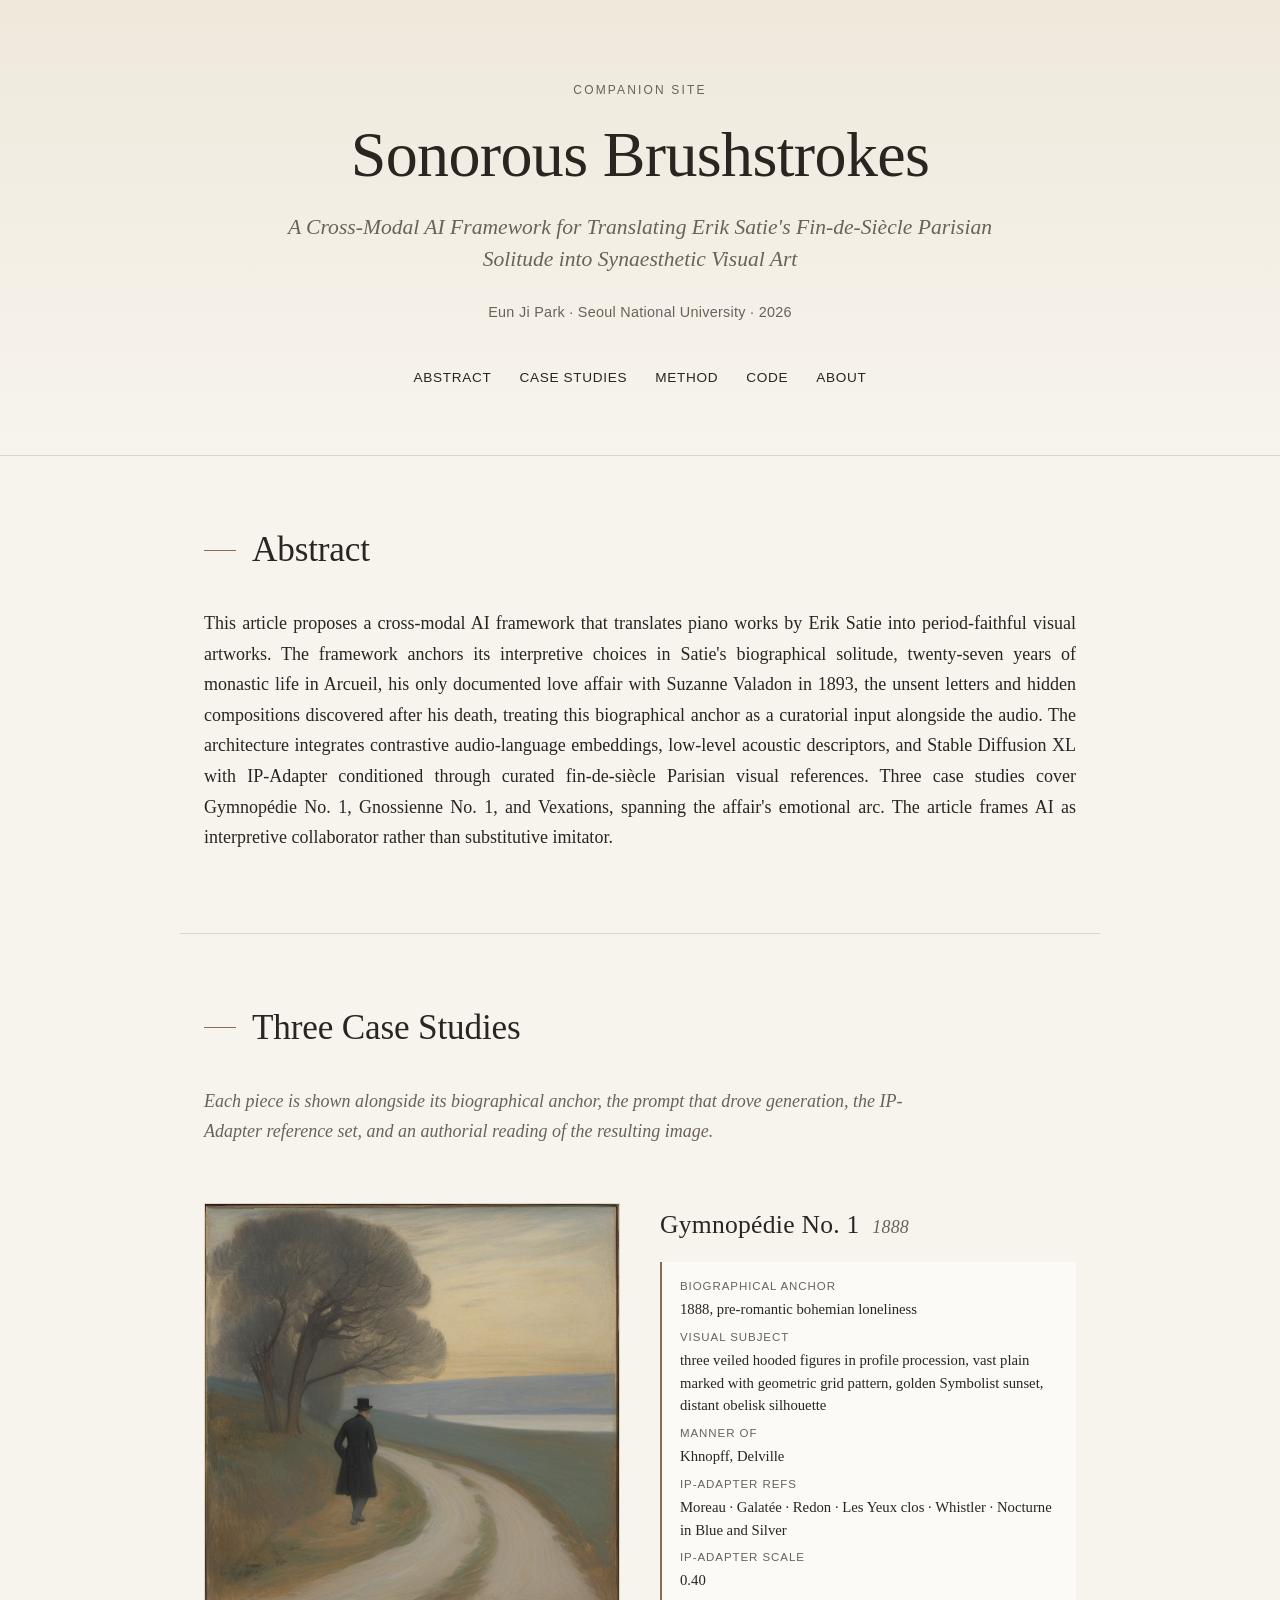
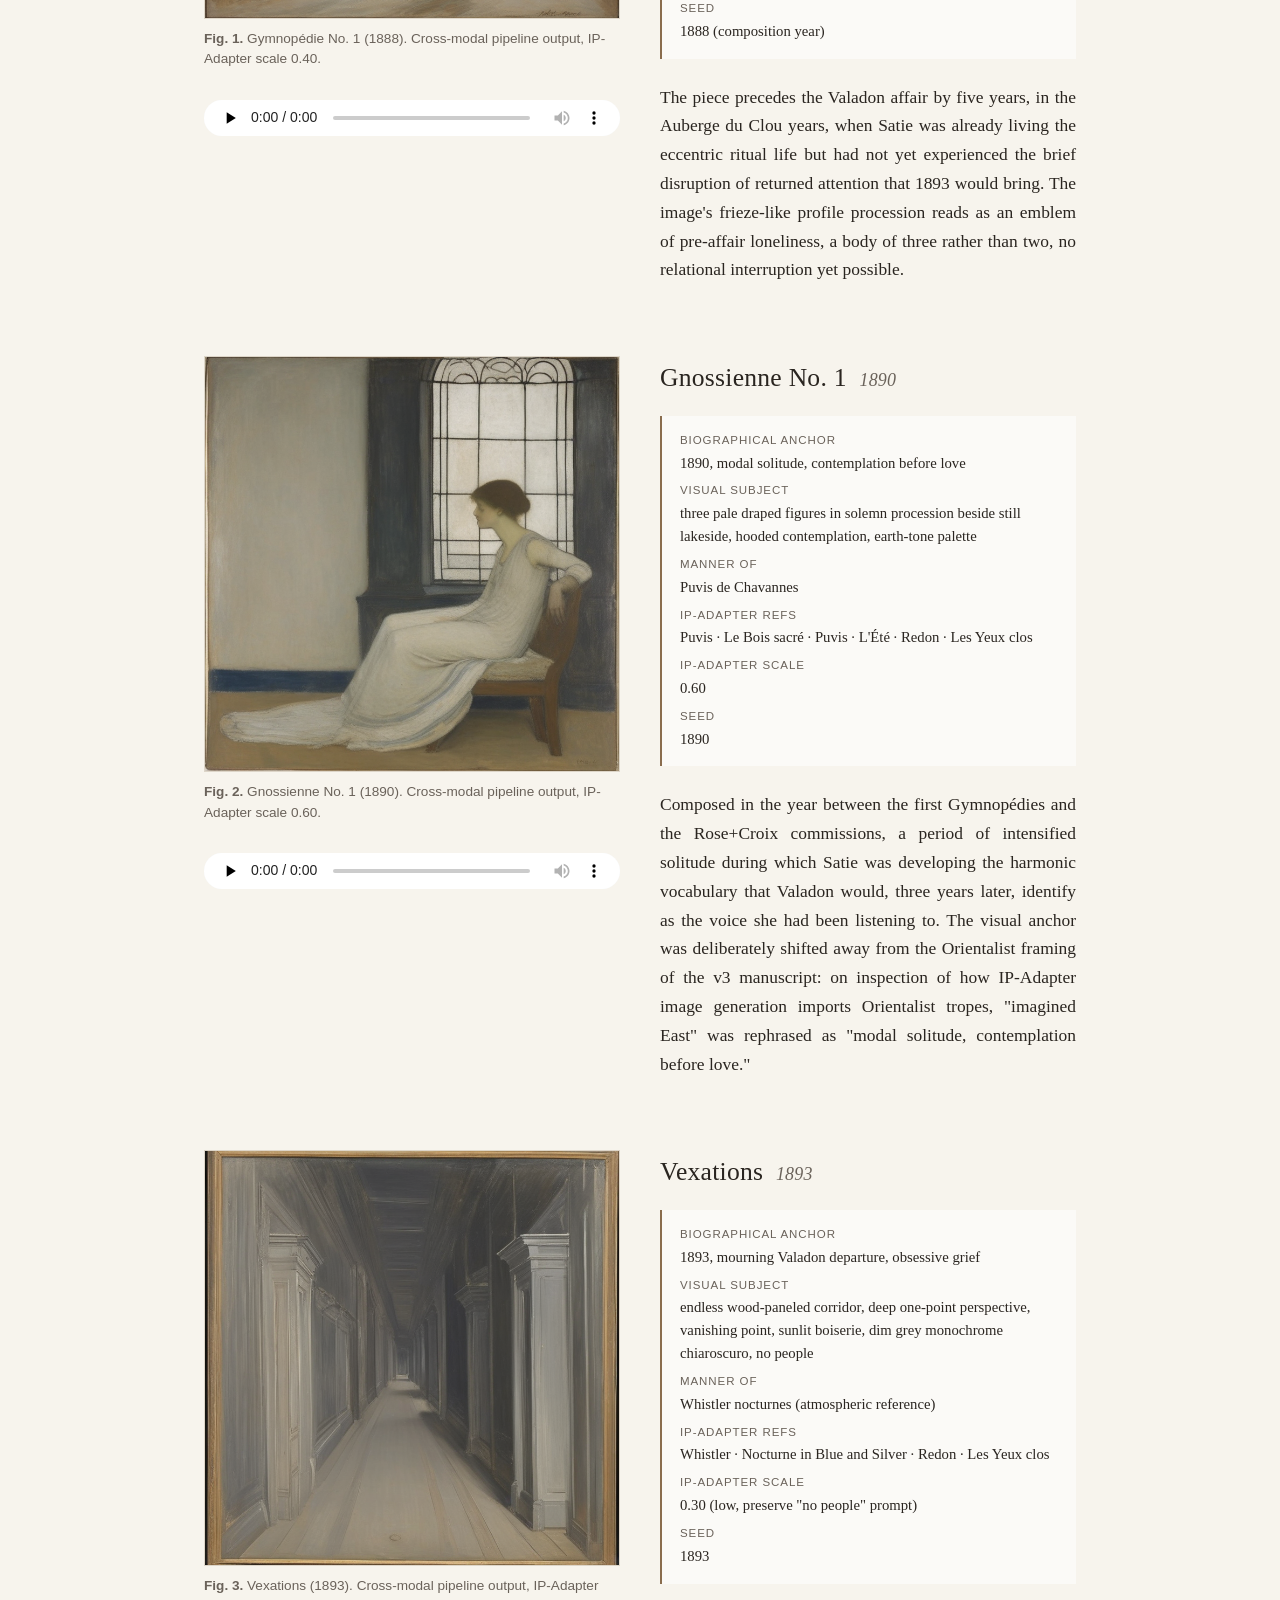
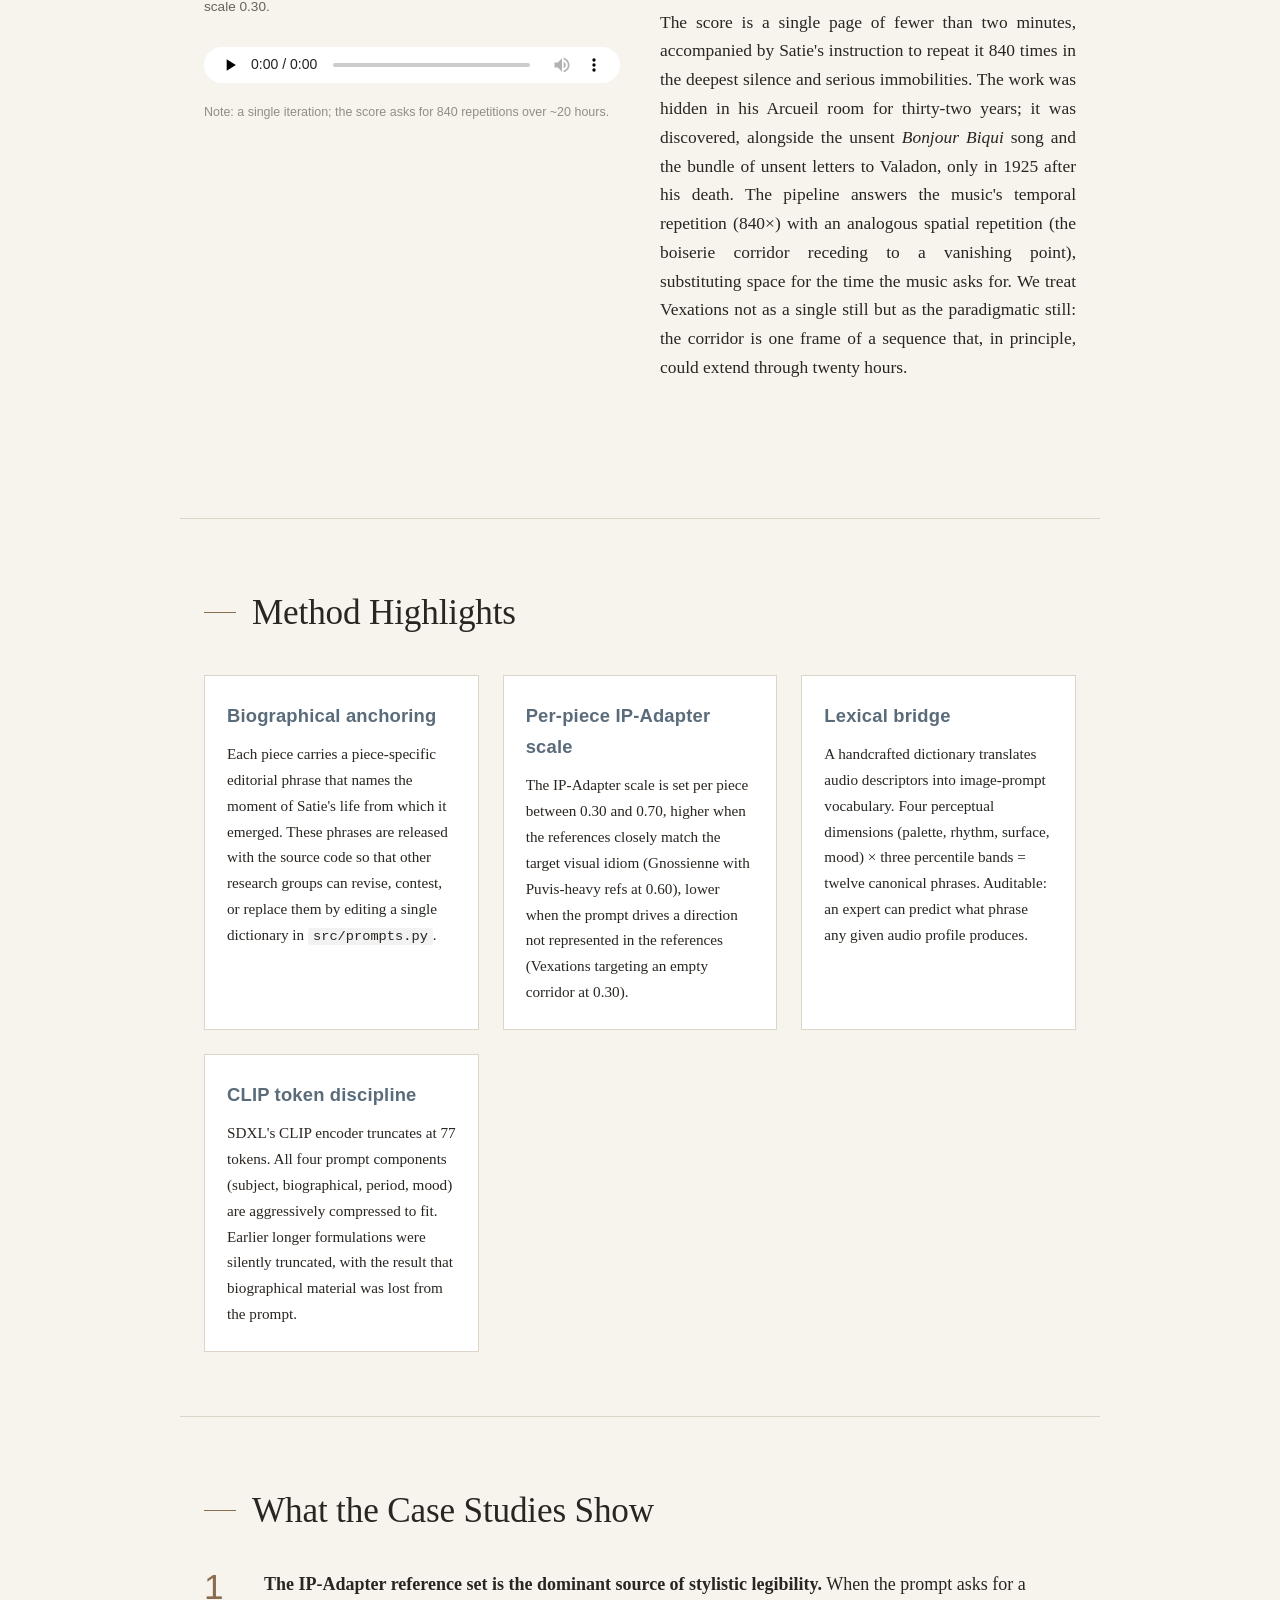
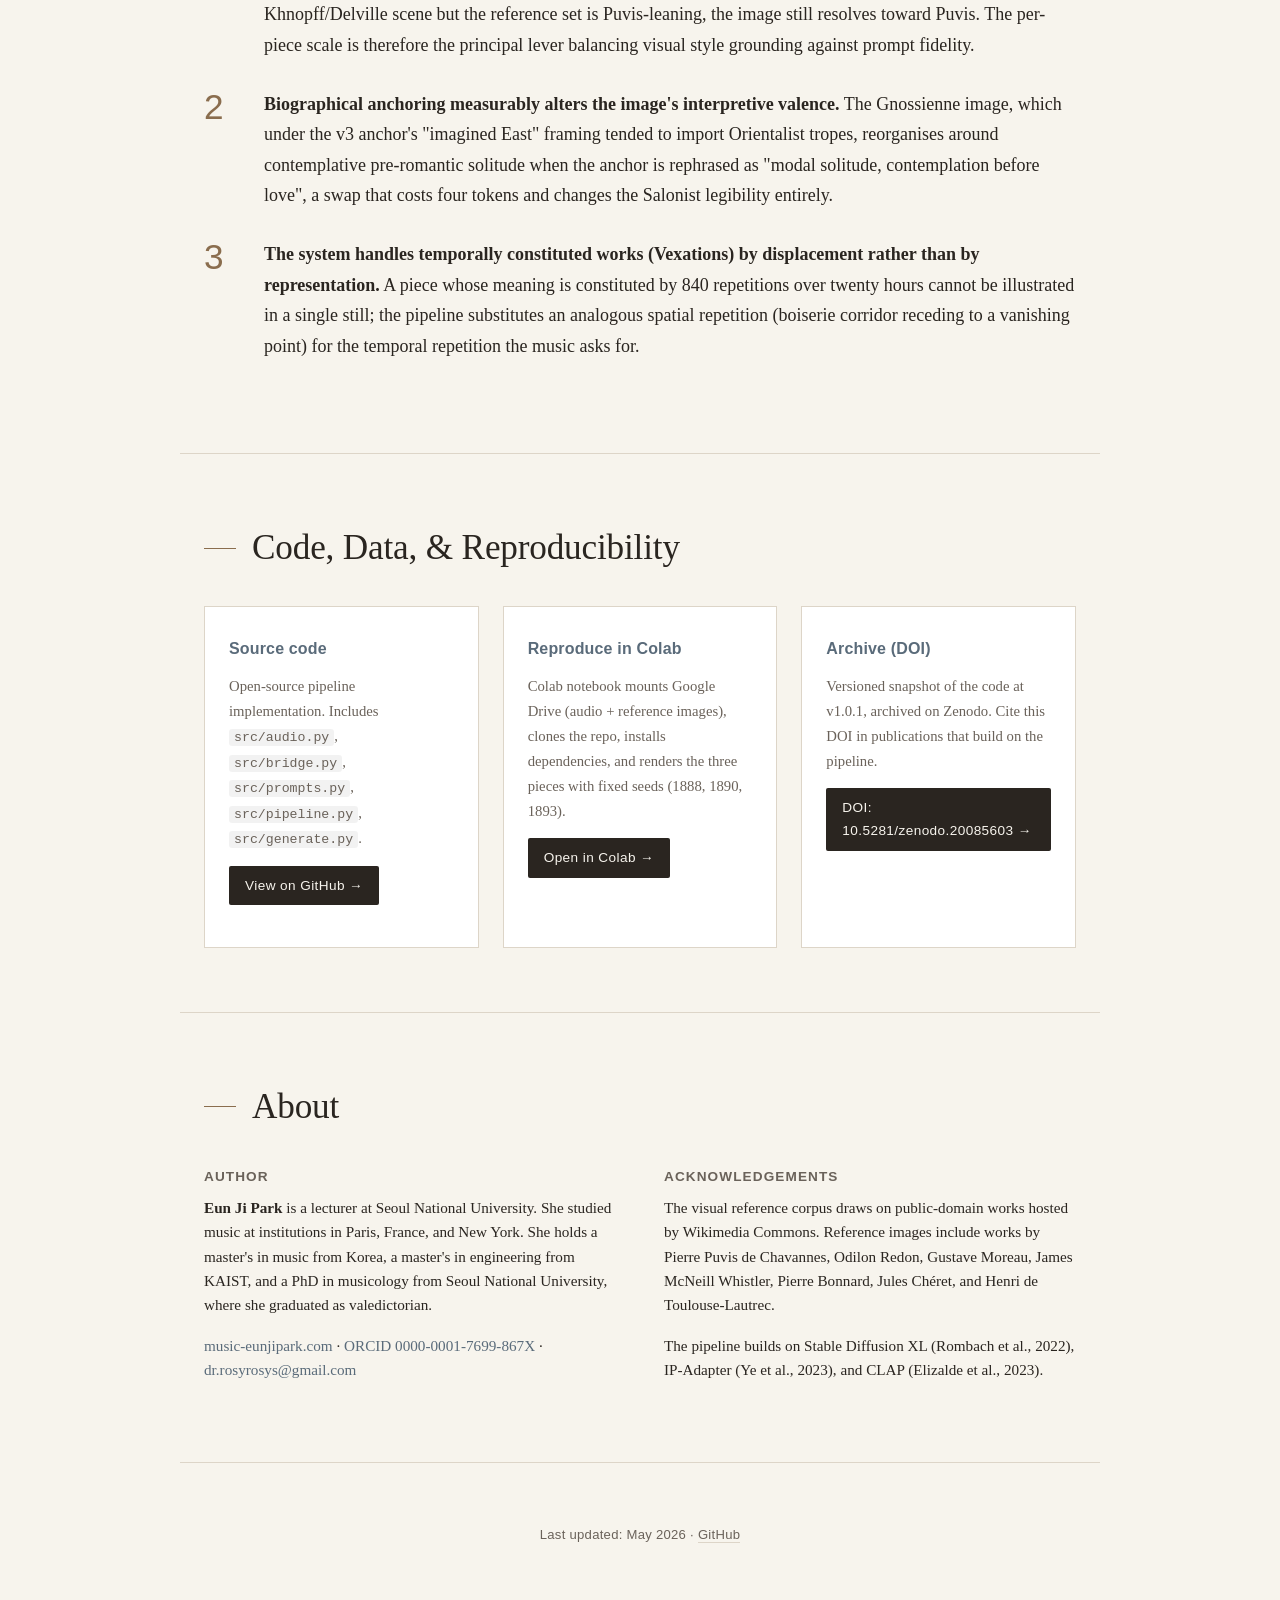
==== commit 830468a8: "Update index.html: replace 'DOI: pending' with live Zenodo DOI 10.5281/zenodo.20085603 The DOI was m" ====
--- a/index.html
+++ b/index.html
@@ -157,8 +157,8 @@
     </div>
     <div class="code-card">
       <h3>Archive (DOI)</h3>
-      <p>A versioned snapshot of the code at submission will be archived on Zenodo. The DOI will be added here at the time of paper submission.</p>
-      <p class="placeholder"><em>DOI: <code>pending</code></em></p>
+      <p>Versioned snapshot of the code at v1.0.1, archived on Zenodo. Cite this DOI in publications that build on the pipeline.</p>
+      <p><a class="btn" href="https://doi.org/10.5281/zenodo.20085603" target="_blank" rel="noopener">DOI: 10.5281/zenodo.20085603 →</a></p>
     </div>
   </div>
 </section>
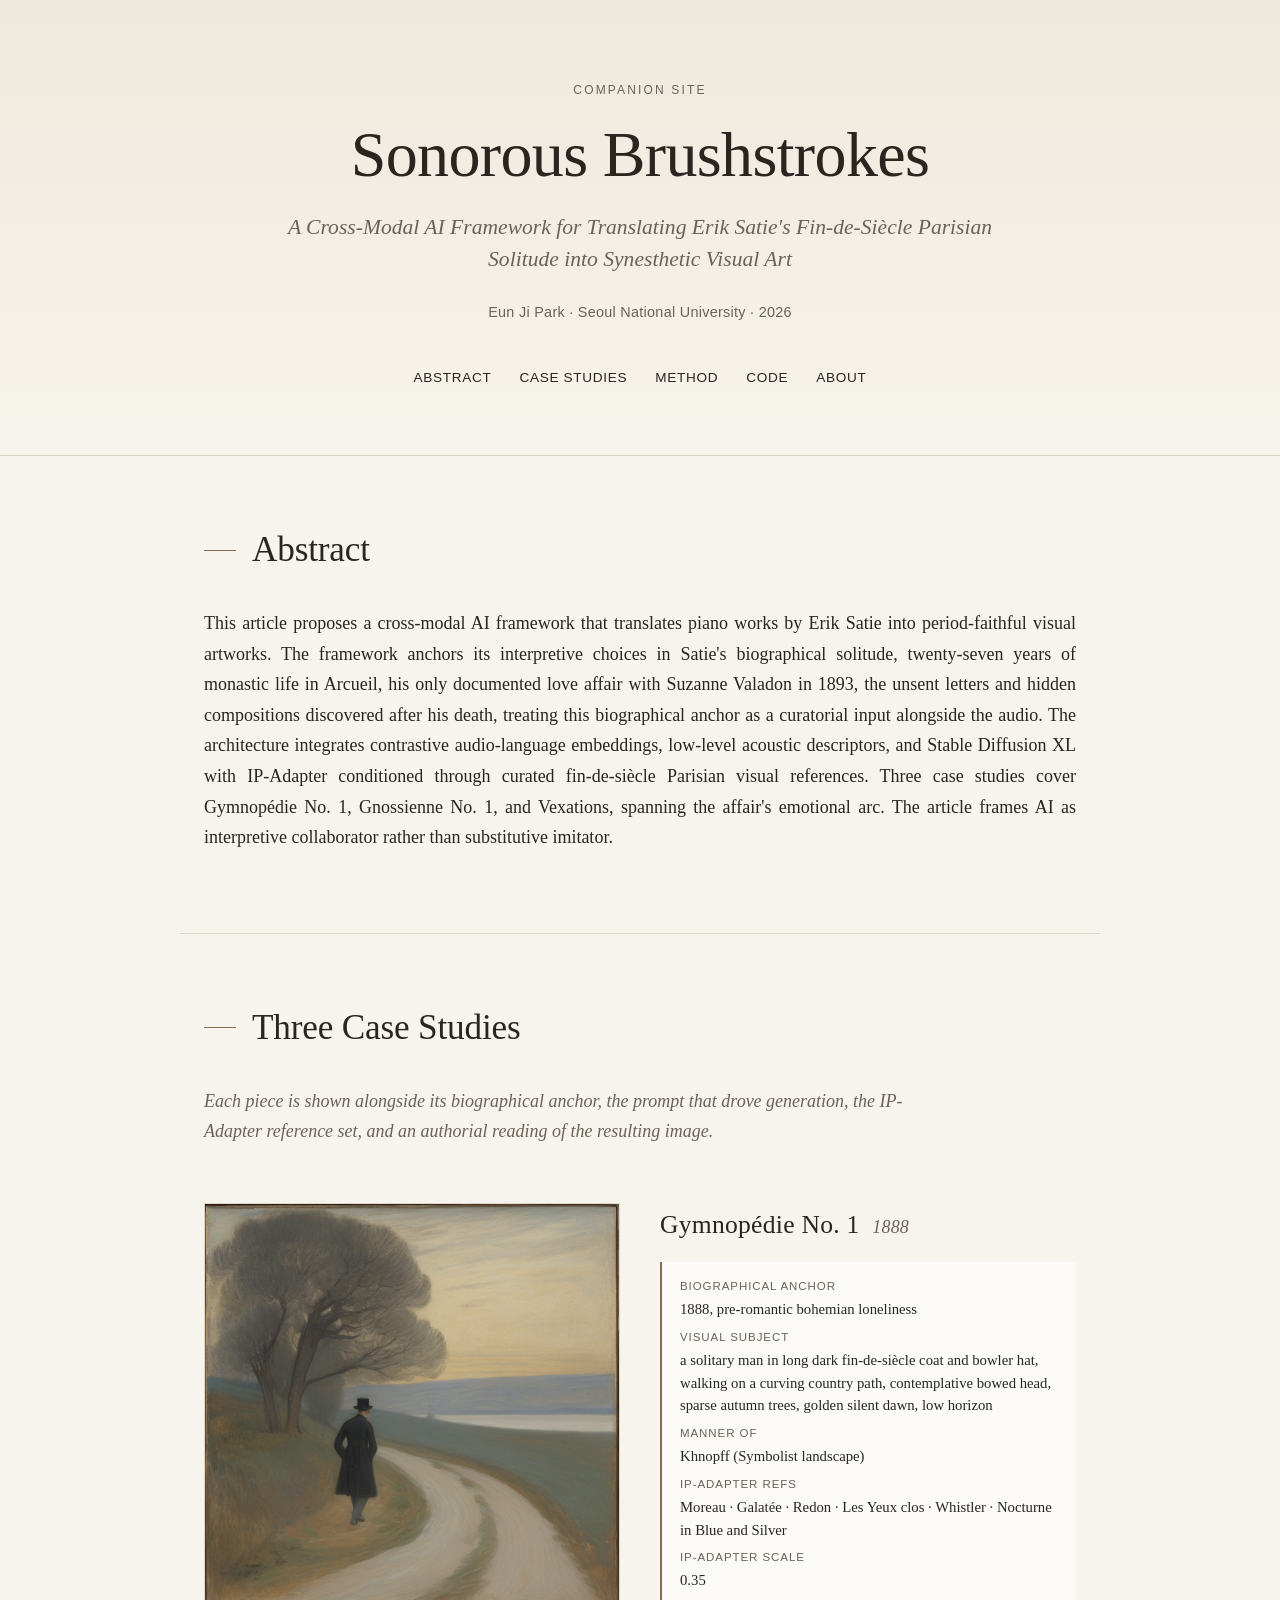
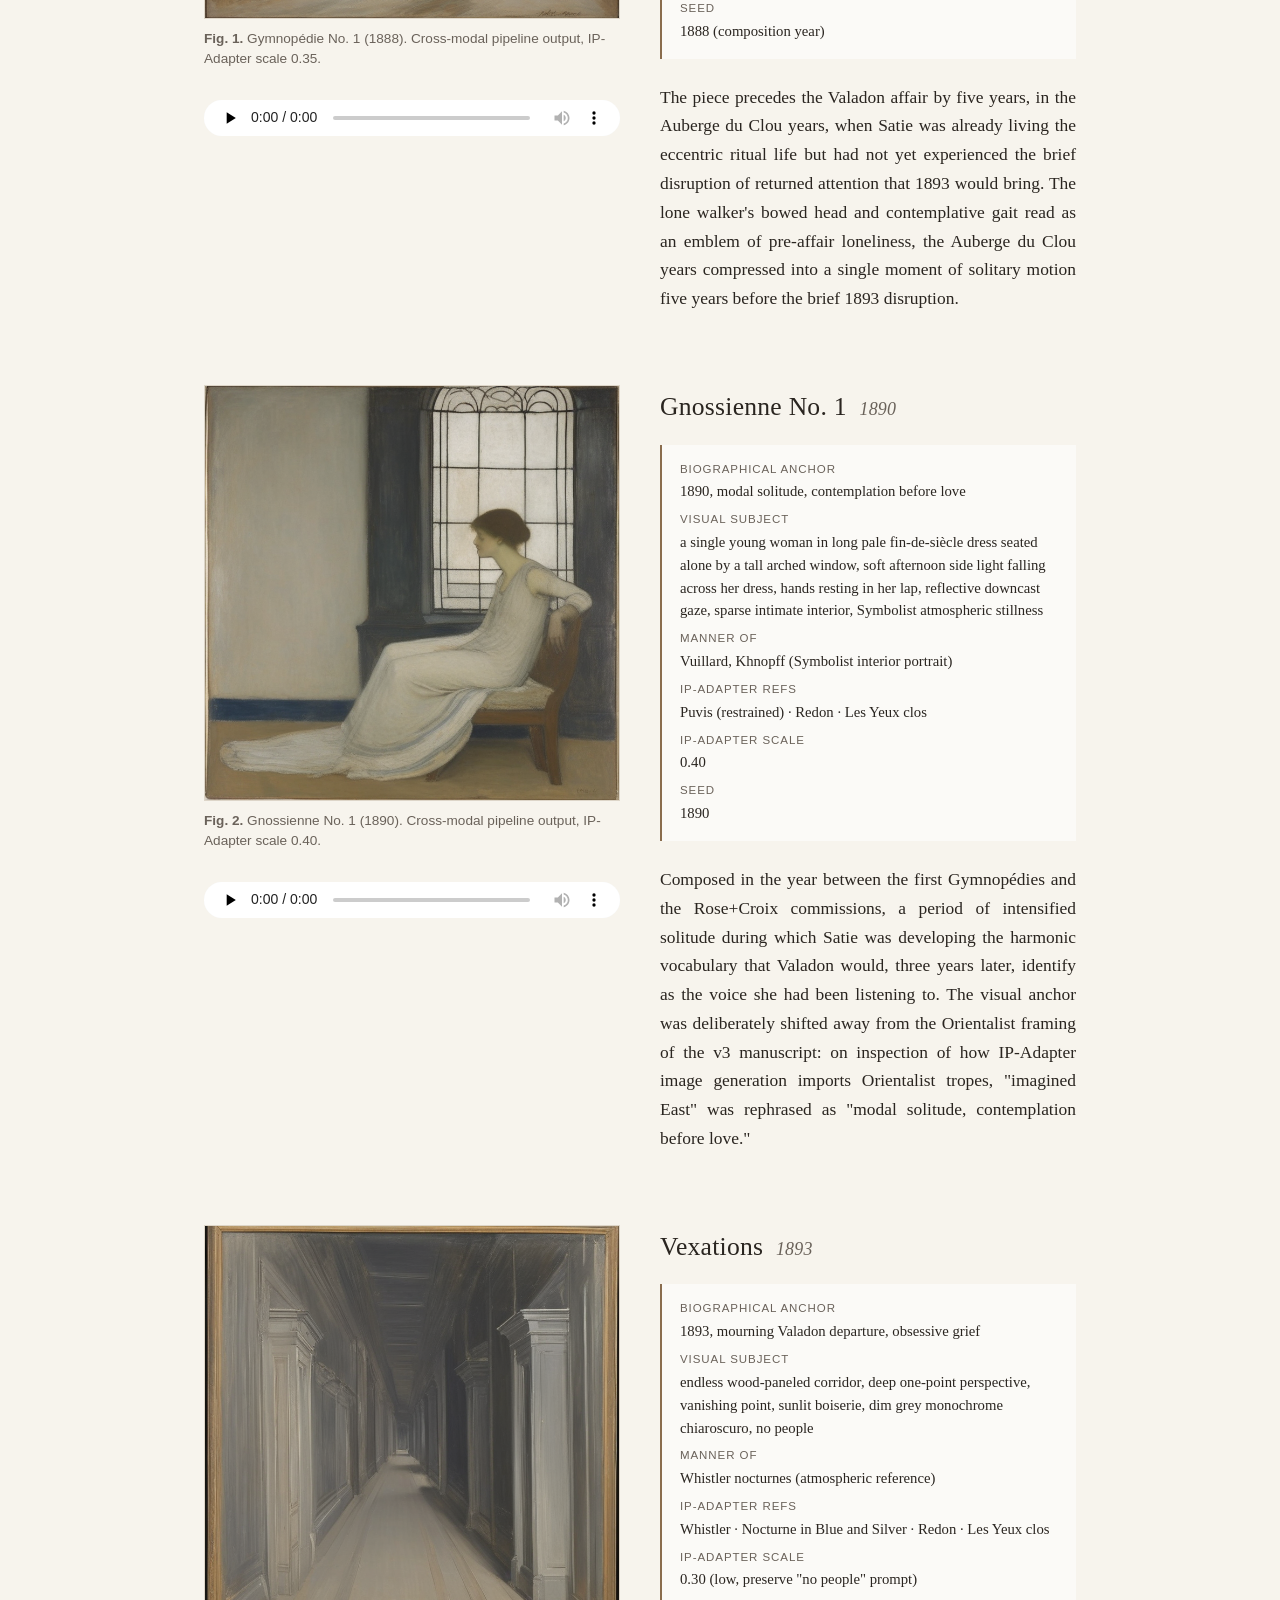
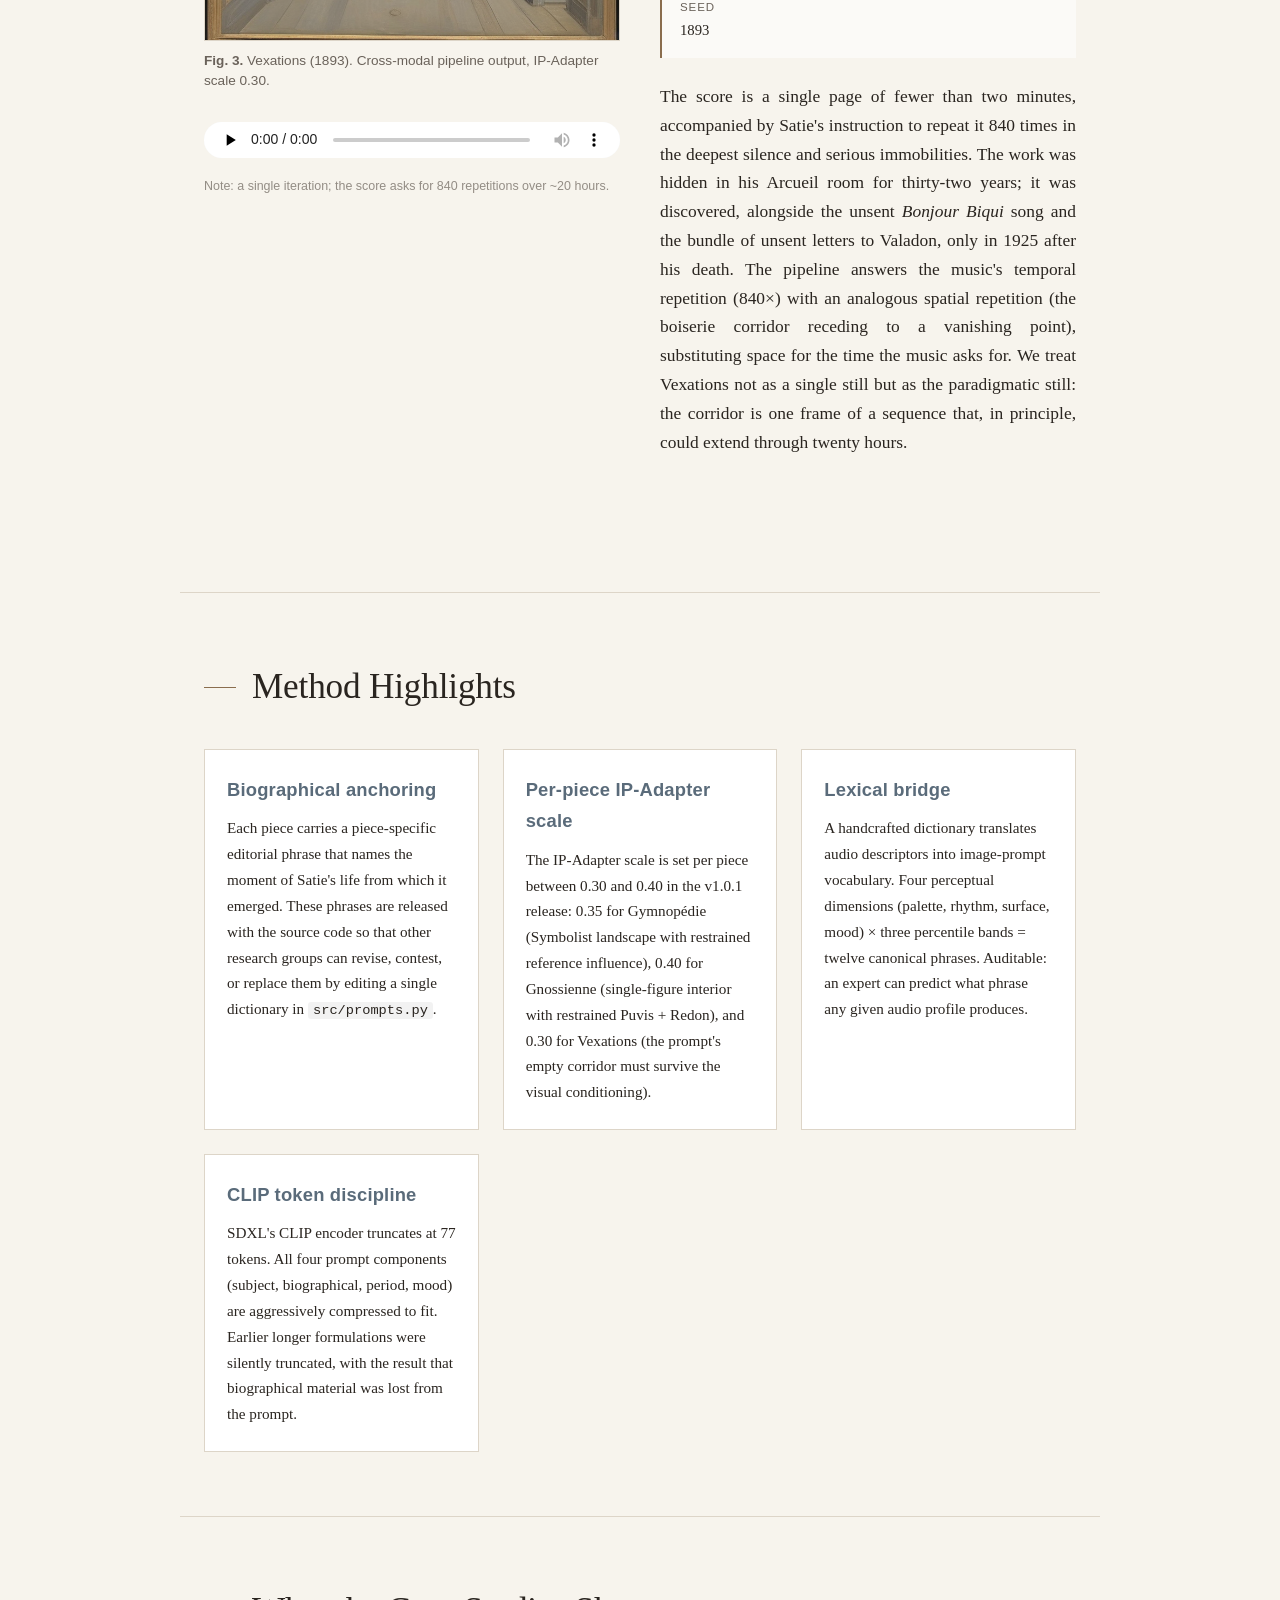
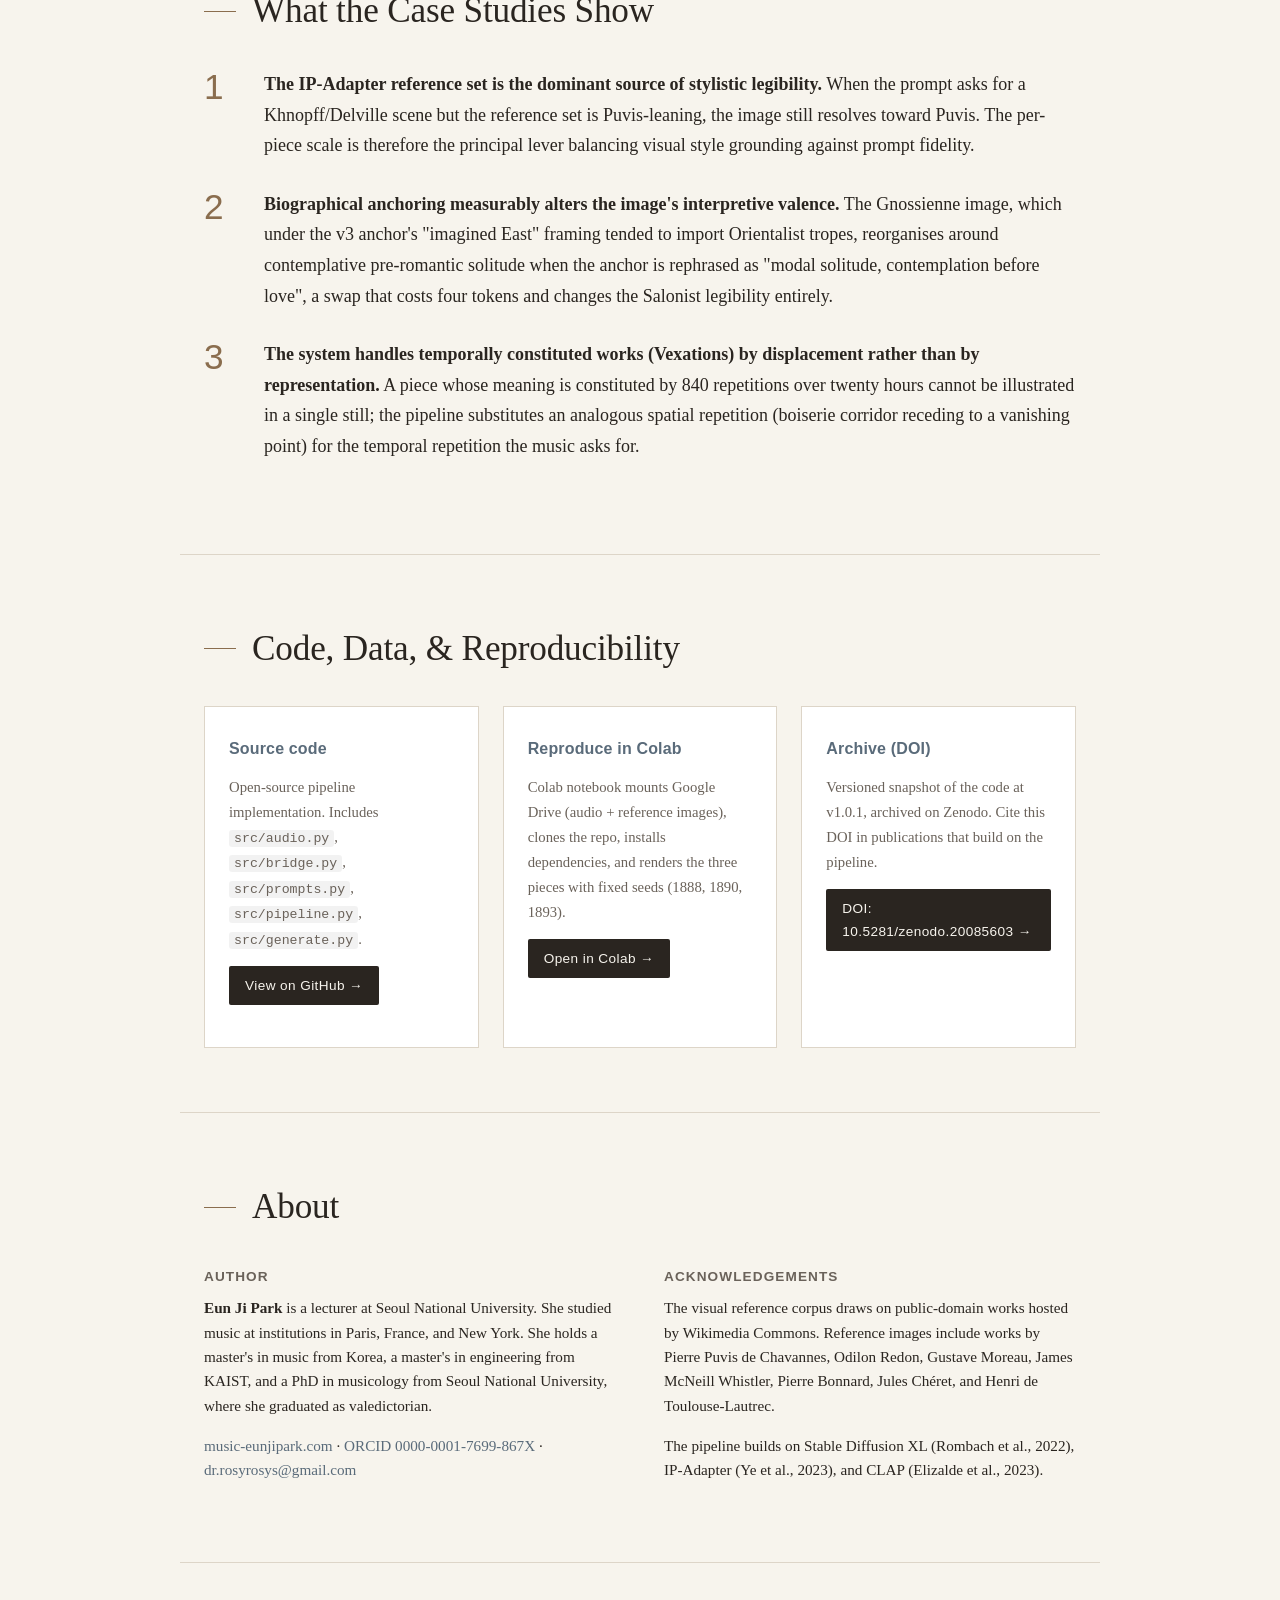
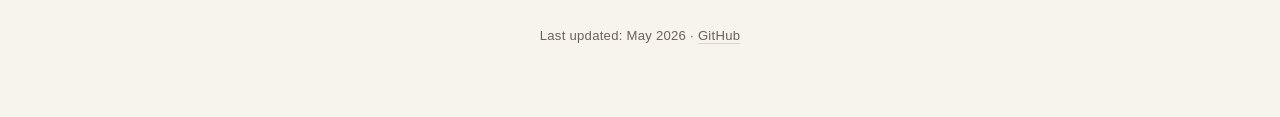
==== commit 51bb3a7d: "Sync site descriptions with v1.0.1 figures Align Fig. 1 and Fig. 2 alt-text, visual-subject metadata" ====
--- a/index.html
+++ b/index.html
@@ -13,7 +13,7 @@
   <div class="hero-inner">
     <p class="kicker">Companion site</p>
     <h1>Sonorous Brushstrokes</h1>
-    <p class="subtitle">A Cross-Modal AI Framework for Translating Erik Satie's Fin-de-Siècle Parisian Solitude into Synaesthetic Visual Art</p>
+    <p class="subtitle">A Cross-Modal AI Framework for Translating Erik Satie's Fin-de-Siècle Parisian Solitude into Synesthetic Visual Art</p>
     <p class="byline">Eun Ji Park · Seoul National University · 2026</p>
     <nav class="hero-nav">
       <a href="#abstract">Abstract</a>
@@ -38,8 +38,8 @@
 
   <article class="piece">
     <div class="piece-image">
-      <img src="images/gymnopedie_1.png" alt="AI-generated visualisation of Gymnopédie No. 1: three veiled hooded figures in profile procession across a vast plain under a luminous Symbolist sunset, in the manner of Khnopff and Delville." loading="lazy">
-      <p class="caption"><strong>Fig. 1.</strong> Gymnopédie No. 1 (1888). Cross-modal pipeline output, IP-Adapter scale 0.40.</p>
+      <img src="images/gymnopedie_1.png" alt="AI-generated visualization of Gymnopédie No. 1: a solitary man in long dark fin-de-siècle coat and bowler hat walks alone on a curving country path under a soft golden dawn, in the manner of Khnopff." loading="lazy">
+      <p class="caption"><strong>Fig. 1.</strong> Gymnopédie No. 1 (1888). Cross-modal pipeline output, IP-Adapter scale 0.35.</p>
       <audio controls preload="none" class="piece-audio">
         <source src="audio/gymnopedie_1.mp3" type="audio/mpeg">
         Your browser does not support audio playback.
@@ -49,20 +49,20 @@
       <h3>Gymnopédie No. 1 <span class="year">1888</span></h3>
       <dl class="meta">
         <dt>Biographical anchor</dt><dd>1888, pre-romantic bohemian loneliness</dd>
-        <dt>Visual subject</dt><dd>three veiled hooded figures in profile procession, vast plain marked with geometric grid pattern, golden Symbolist sunset, distant obelisk silhouette</dd>
-        <dt>Manner of</dt><dd>Khnopff, Delville</dd>
+        <dt>Visual subject</dt><dd>a solitary man in long dark fin-de-siècle coat and bowler hat, walking on a curving country path, contemplative bowed head, sparse autumn trees, golden silent dawn, low horizon</dd>
+        <dt>Manner of</dt><dd>Khnopff (Symbolist landscape)</dd>
         <dt>IP-Adapter refs</dt><dd>Moreau · Galatée · Redon · Les Yeux clos · Whistler · Nocturne in Blue and Silver</dd>
-        <dt>IP-Adapter scale</dt><dd>0.40</dd>
+        <dt>IP-Adapter scale</dt><dd>0.35</dd>
         <dt>Seed</dt><dd>1888 (composition year)</dd>
       </dl>
-      <p class="reading">The piece precedes the Valadon affair by five years, in the Auberge du Clou years, when Satie was already living the eccentric ritual life but had not yet experienced the brief disruption of returned attention that 1893 would bring. The image's frieze-like profile procession reads as an emblem of pre-affair loneliness, a body of three rather than two, no relational interruption yet possible.</p>
+      <p class="reading">The piece precedes the Valadon affair by five years, in the Auberge du Clou years, when Satie was already living the eccentric ritual life but had not yet experienced the brief disruption of returned attention that 1893 would bring. The lone walker's bowed head and contemplative gait read as an emblem of pre-affair loneliness, the Auberge du Clou years compressed into a single moment of solitary motion five years before the brief 1893 disruption.</p>
     </div>
   </article>
 
   <article class="piece">
     <div class="piece-image">
-      <img src="images/gnossienne_1.png" alt="AI-generated visualisation of Gnossienne No. 1: three pale draped figures in solemn procession beside a still lake, in the manner of Puvis de Chavannes." loading="lazy">
-      <p class="caption"><strong>Fig. 2.</strong> Gnossienne No. 1 (1890). Cross-modal pipeline output, IP-Adapter scale 0.60.</p>
+      <img src="images/gnossienne_1.png" alt="AI-generated visualization of Gnossienne No. 1: a single young woman in long pale fin-de-siècle dress seated alone by a tall arched window, hands resting in her lap, reflective downcast gaze, in the manner of Vuillard and Khnopff interior portraits." loading="lazy">
+      <p class="caption"><strong>Fig. 2.</strong> Gnossienne No. 1 (1890). Cross-modal pipeline output, IP-Adapter scale 0.40.</p>
       <audio controls preload="none" class="piece-audio">
         <source src="audio/gnossienne_1.mp3" type="audio/mpeg">
         Your browser does not support audio playback.
@@ -72,10 +72,10 @@
       <h3>Gnossienne No. 1 <span class="year">1890</span></h3>
       <dl class="meta">
         <dt>Biographical anchor</dt><dd>1890, modal solitude, contemplation before love</dd>
-        <dt>Visual subject</dt><dd>three pale draped figures in solemn procession beside still lakeside, hooded contemplation, earth-tone palette</dd>
-        <dt>Manner of</dt><dd>Puvis de Chavannes</dd>
-        <dt>IP-Adapter refs</dt><dd>Puvis · Le Bois sacré · Puvis · L'Été · Redon · Les Yeux clos</dd>
-        <dt>IP-Adapter scale</dt><dd>0.60</dd>
+        <dt>Visual subject</dt><dd>a single young woman in long pale fin-de-siècle dress seated alone by a tall arched window, soft afternoon side light falling across her dress, hands resting in her lap, reflective downcast gaze, sparse intimate interior, Symbolist atmospheric stillness</dd>
+        <dt>Manner of</dt><dd>Vuillard, Khnopff (Symbolist interior portrait)</dd>
+        <dt>IP-Adapter refs</dt><dd>Puvis (restrained) · Redon · Les Yeux clos</dd>
+        <dt>IP-Adapter scale</dt><dd>0.40</dd>
         <dt>Seed</dt><dd>1890</dd>
       </dl>
       <p class="reading">Composed in the year between the first Gymnopédies and the Rose+Croix commissions, a period of intensified solitude during which Satie was developing the harmonic vocabulary that Valadon would, three years later, identify as the voice she had been listening to. The visual anchor was deliberately shifted away from the Orientalist framing of the v3 manuscript: on inspection of how IP-Adapter image generation imports Orientalist tropes, "imagined East" was rephrased as "modal solitude, contemplation before love."</p>
@@ -84,7 +84,7 @@
 
   <article class="piece">
     <div class="piece-image">
-      <img src="images/vexations.png" alt="AI-generated visualisation of Vexations: an empty wood-paneled corridor in a fin-de-siècle Parisian interior, deep one-point perspective with sunlit boiserie, no people." loading="lazy">
+      <img src="images/vexations.png" alt="AI-generated visualization of Vexations: an empty wood-paneled corridor in a fin-de-siècle Parisian interior, deep one-point perspective with sunlit boiserie, no people." loading="lazy">
       <p class="caption"><strong>Fig. 3.</strong> Vexations (1893). Cross-modal pipeline output, IP-Adapter scale 0.30.</p>
       <audio controls preload="none" class="piece-audio">
         <source src="audio/vexations.mp3" type="audio/mpeg">
@@ -118,7 +118,7 @@
 
     <div class="method-card">
       <h3>Per-piece IP-Adapter scale</h3>
-      <p>The IP-Adapter scale is set per piece between 0.30 and 0.70, higher when the references closely match the target visual idiom (Gnossienne with Puvis-heavy refs at 0.60), lower when the prompt drives a direction not represented in the references (Vexations targeting an empty corridor at 0.30).</p>
+      <p>The IP-Adapter scale is set per piece between 0.30 and 0.40 in the v1.0.1 release: 0.35 for Gymnopédie (Symbolist landscape with restrained reference influence), 0.40 for Gnossienne (single-figure interior with restrained Puvis + Redon), and 0.30 for Vexations (the prompt's empty corridor must survive the visual conditioning).</p>
     </div>
 
     <div class="method-card">
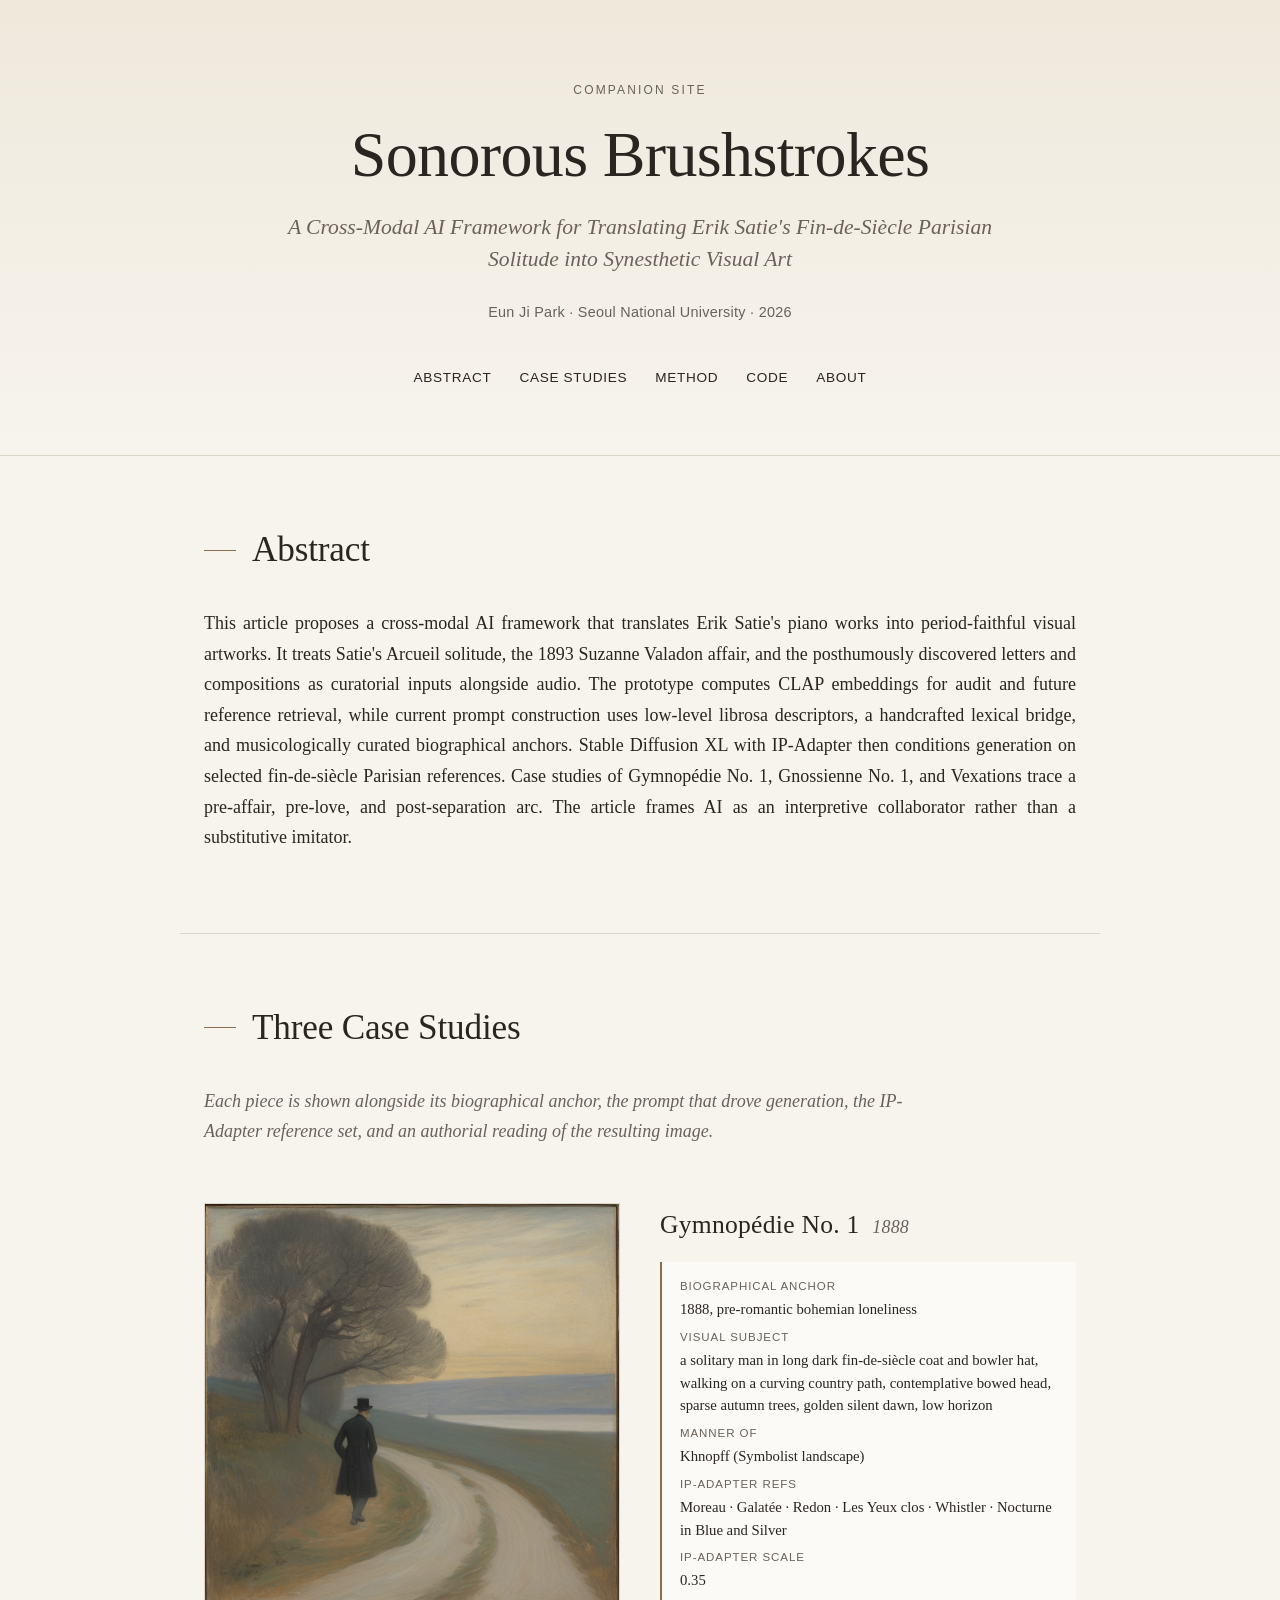
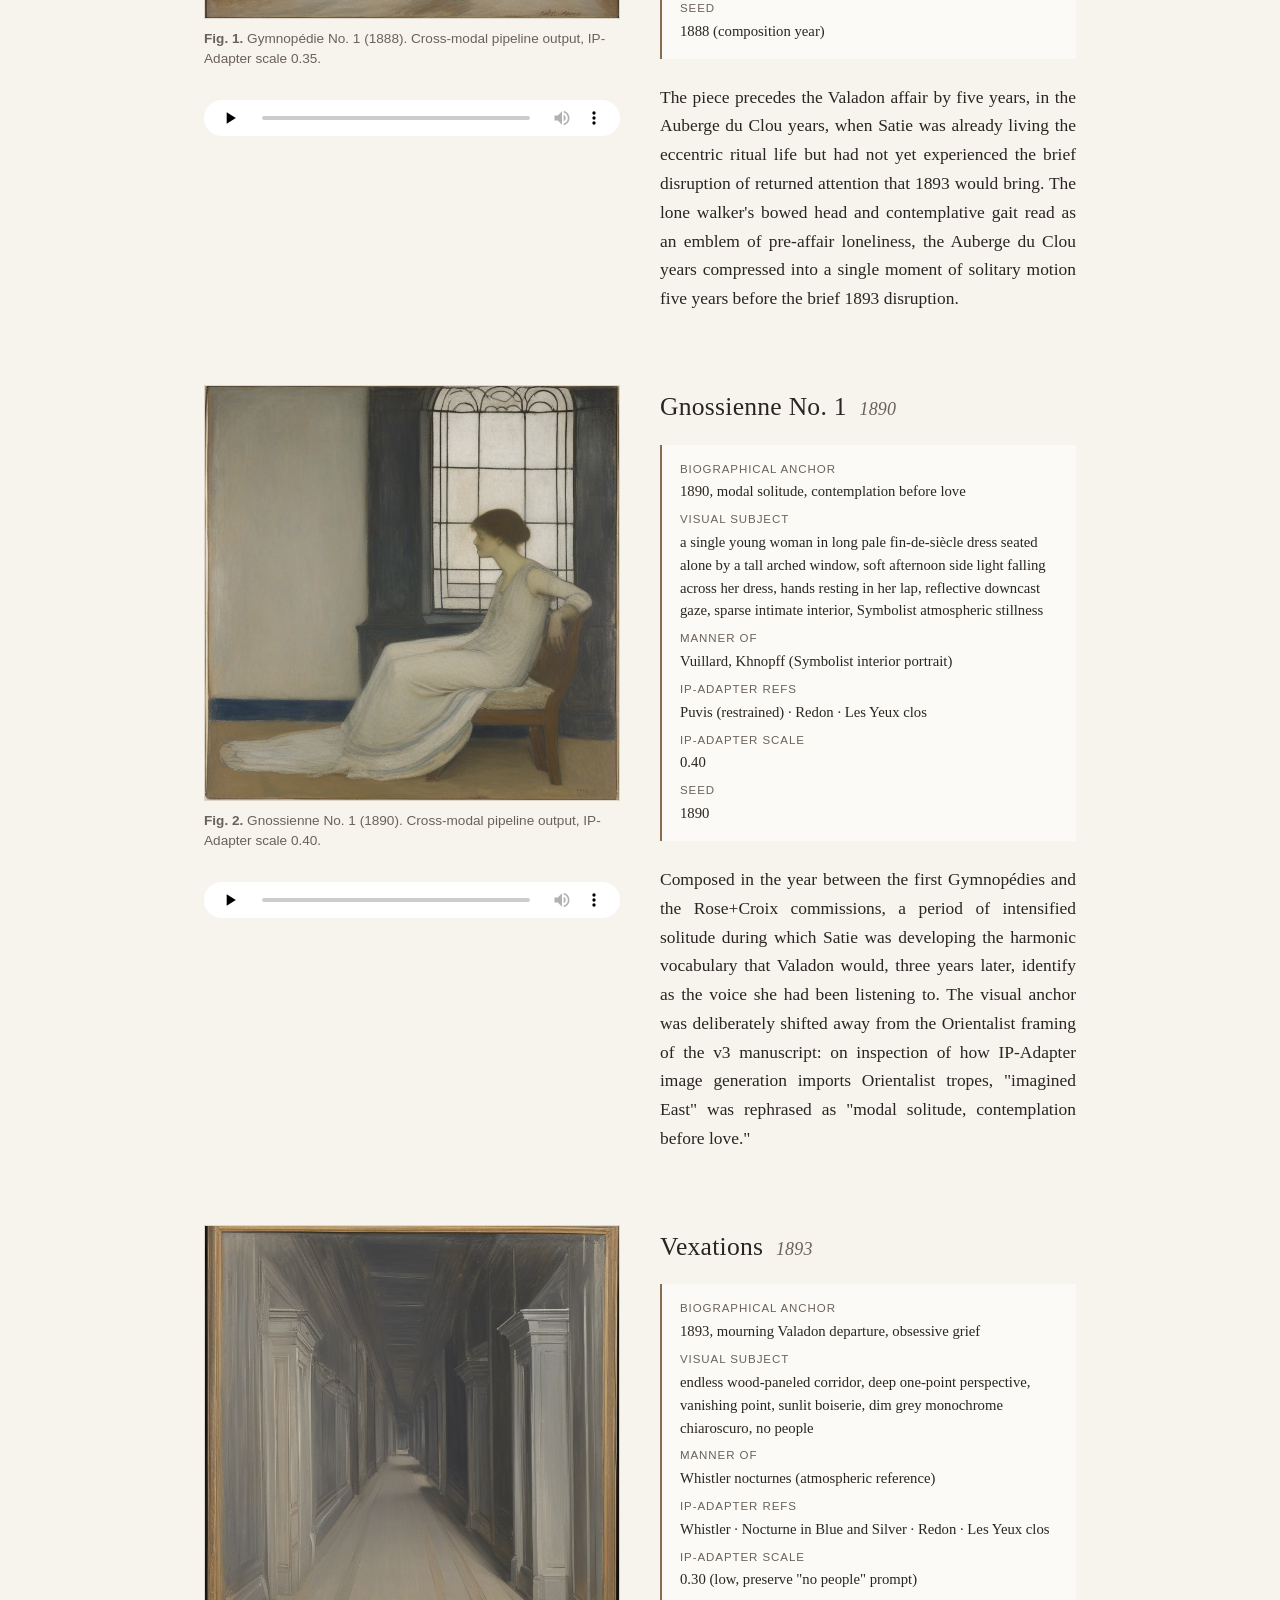
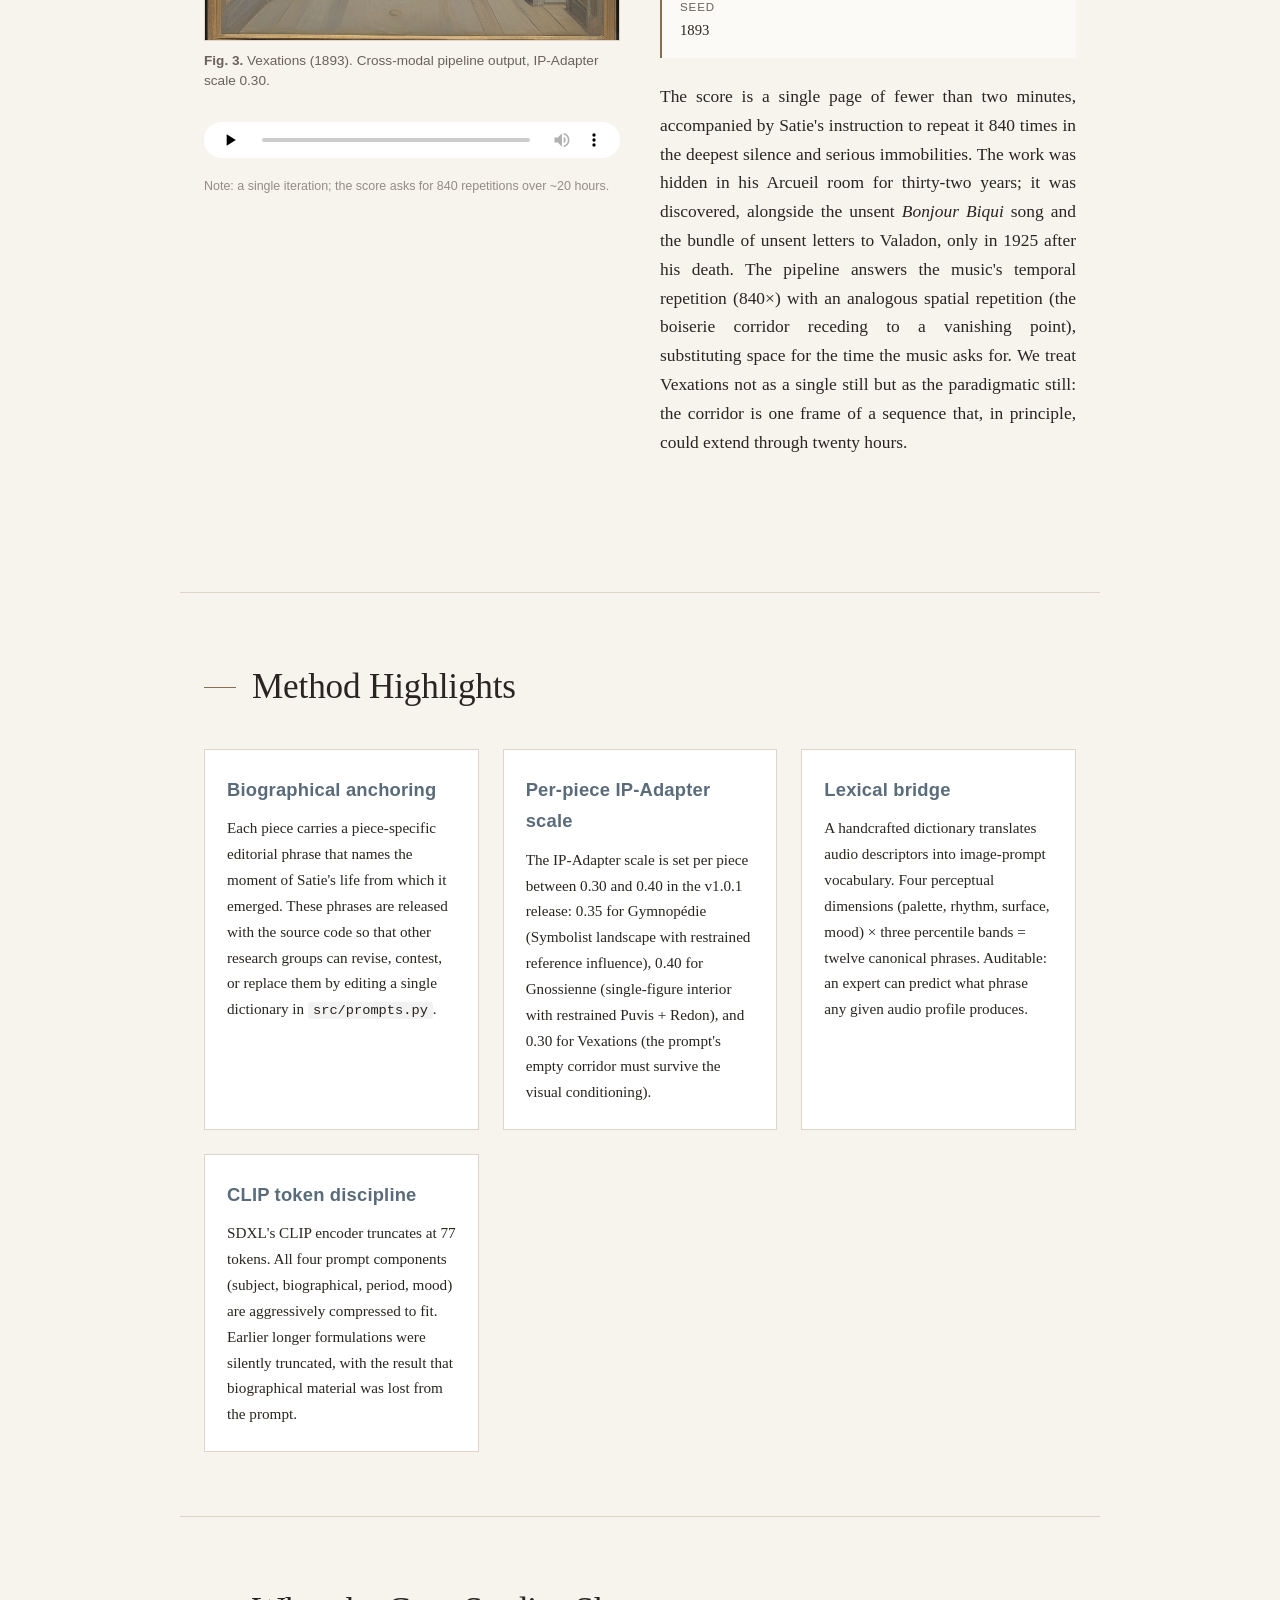
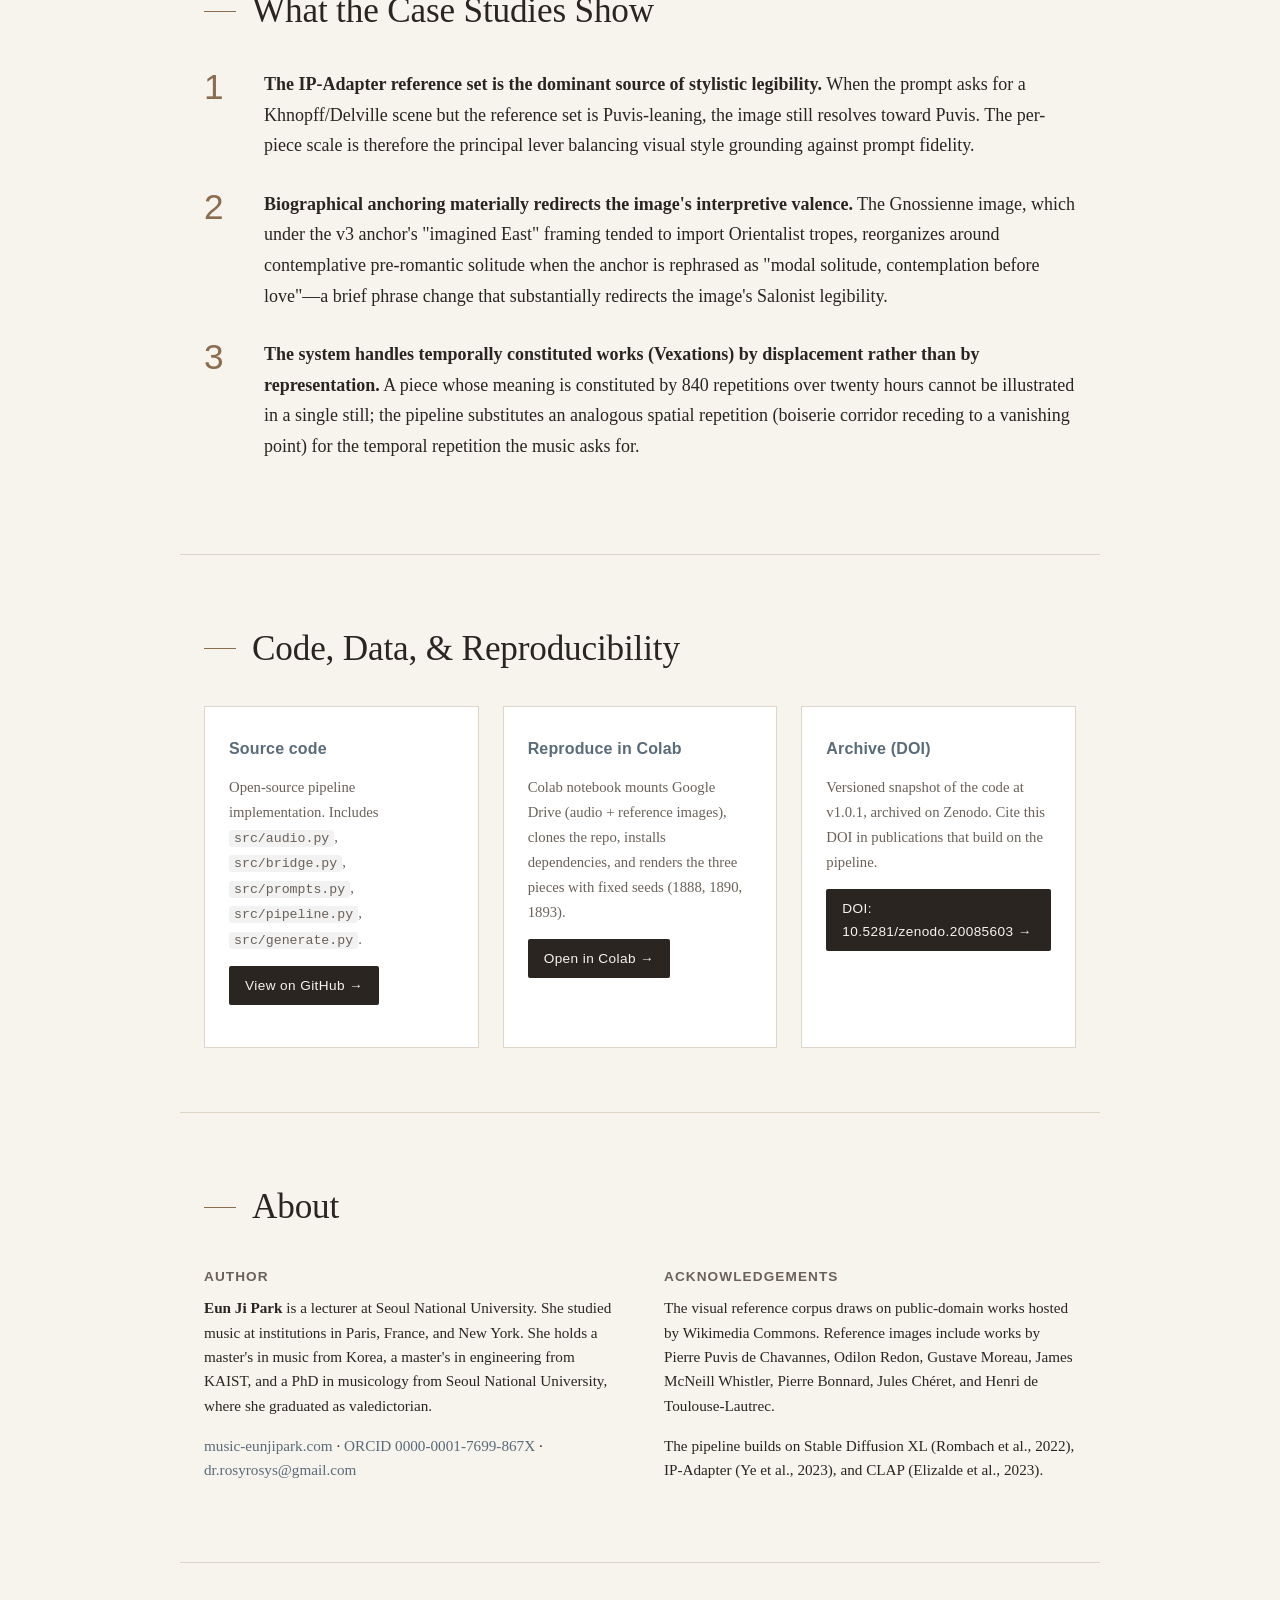
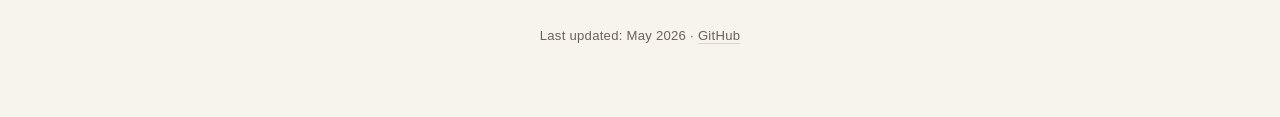
==== commit 56959069: "Sync site abstract and Findings with manuscript v4 reviewer fixes Site abstract now matches the 111-" ====
--- a/index.html
+++ b/index.html
@@ -29,7 +29,7 @@
 
 <section id="abstract" class="section">
   <h2>Abstract</h2>
-  <p>This article proposes a cross-modal AI framework that translates piano works by Erik Satie into period-faithful visual artworks. The framework anchors its interpretive choices in Satie's biographical solitude, twenty-seven years of monastic life in Arcueil, his only documented love affair with Suzanne Valadon in 1893, the unsent letters and hidden compositions discovered after his death, treating this biographical anchor as a curatorial input alongside the audio. The architecture integrates contrastive audio-language embeddings, low-level acoustic descriptors, and Stable Diffusion XL with IP-Adapter conditioned through curated fin-de-siècle Parisian visual references. Three case studies cover Gymnopédie No. 1, Gnossienne No. 1, and Vexations, spanning the affair's emotional arc. The article frames AI as interpretive collaborator rather than substitutive imitator.</p>
+  <p>This article proposes a cross-modal AI framework that translates Erik Satie's piano works into period-faithful visual artworks. It treats Satie's Arcueil solitude, the 1893 Suzanne Valadon affair, and the posthumously discovered letters and compositions as curatorial inputs alongside audio. The prototype computes CLAP embeddings for audit and future reference retrieval, while current prompt construction uses low-level librosa descriptors, a handcrafted lexical bridge, and musicologically curated biographical anchors. Stable Diffusion XL with IP-Adapter then conditions generation on selected fin-de-siècle Parisian references. Case studies of Gymnopédie No. 1, Gnossienne No. 1, and Vexations trace a pre-affair, pre-love, and post-separation arc. The article frames AI as an interpretive collaborator rather than a substitutive imitator.</p>
 </section>
 
 <section id="pieces" class="section section-pieces">
@@ -137,7 +137,7 @@
   <h2>What the Case Studies Show</h2>
   <ol class="findings">
     <li><strong>The IP-Adapter reference set is the dominant source of stylistic legibility.</strong> When the prompt asks for a Khnopff/Delville scene but the reference set is Puvis-leaning, the image still resolves toward Puvis. The per-piece scale is therefore the principal lever balancing visual style grounding against prompt fidelity.</li>
-    <li><strong>Biographical anchoring measurably alters the image's interpretive valence.</strong> The Gnossienne image, which under the v3 anchor's "imagined East" framing tended to import Orientalist tropes, reorganises around contemplative pre-romantic solitude when the anchor is rephrased as "modal solitude, contemplation before love", a swap that costs four tokens and changes the Salonist legibility entirely.</li>
+    <li><strong>Biographical anchoring materially redirects the image's interpretive valence.</strong> The Gnossienne image, which under the v3 anchor's "imagined East" framing tended to import Orientalist tropes, reorganizes around contemplative pre-romantic solitude when the anchor is rephrased as "modal solitude, contemplation before love"—a brief phrase change that substantially redirects the image's Salonist legibility.</li>
     <li><strong>The system handles temporally constituted works (Vexations) by displacement rather than by representation.</strong> A piece whose meaning is constituted by 840 repetitions over twenty hours cannot be illustrated in a single still; the pipeline substitutes an analogous spatial repetition (boiserie corridor receding to a vanishing point) for the temporal repetition the music asks for.</li>
   </ol>
 </section>
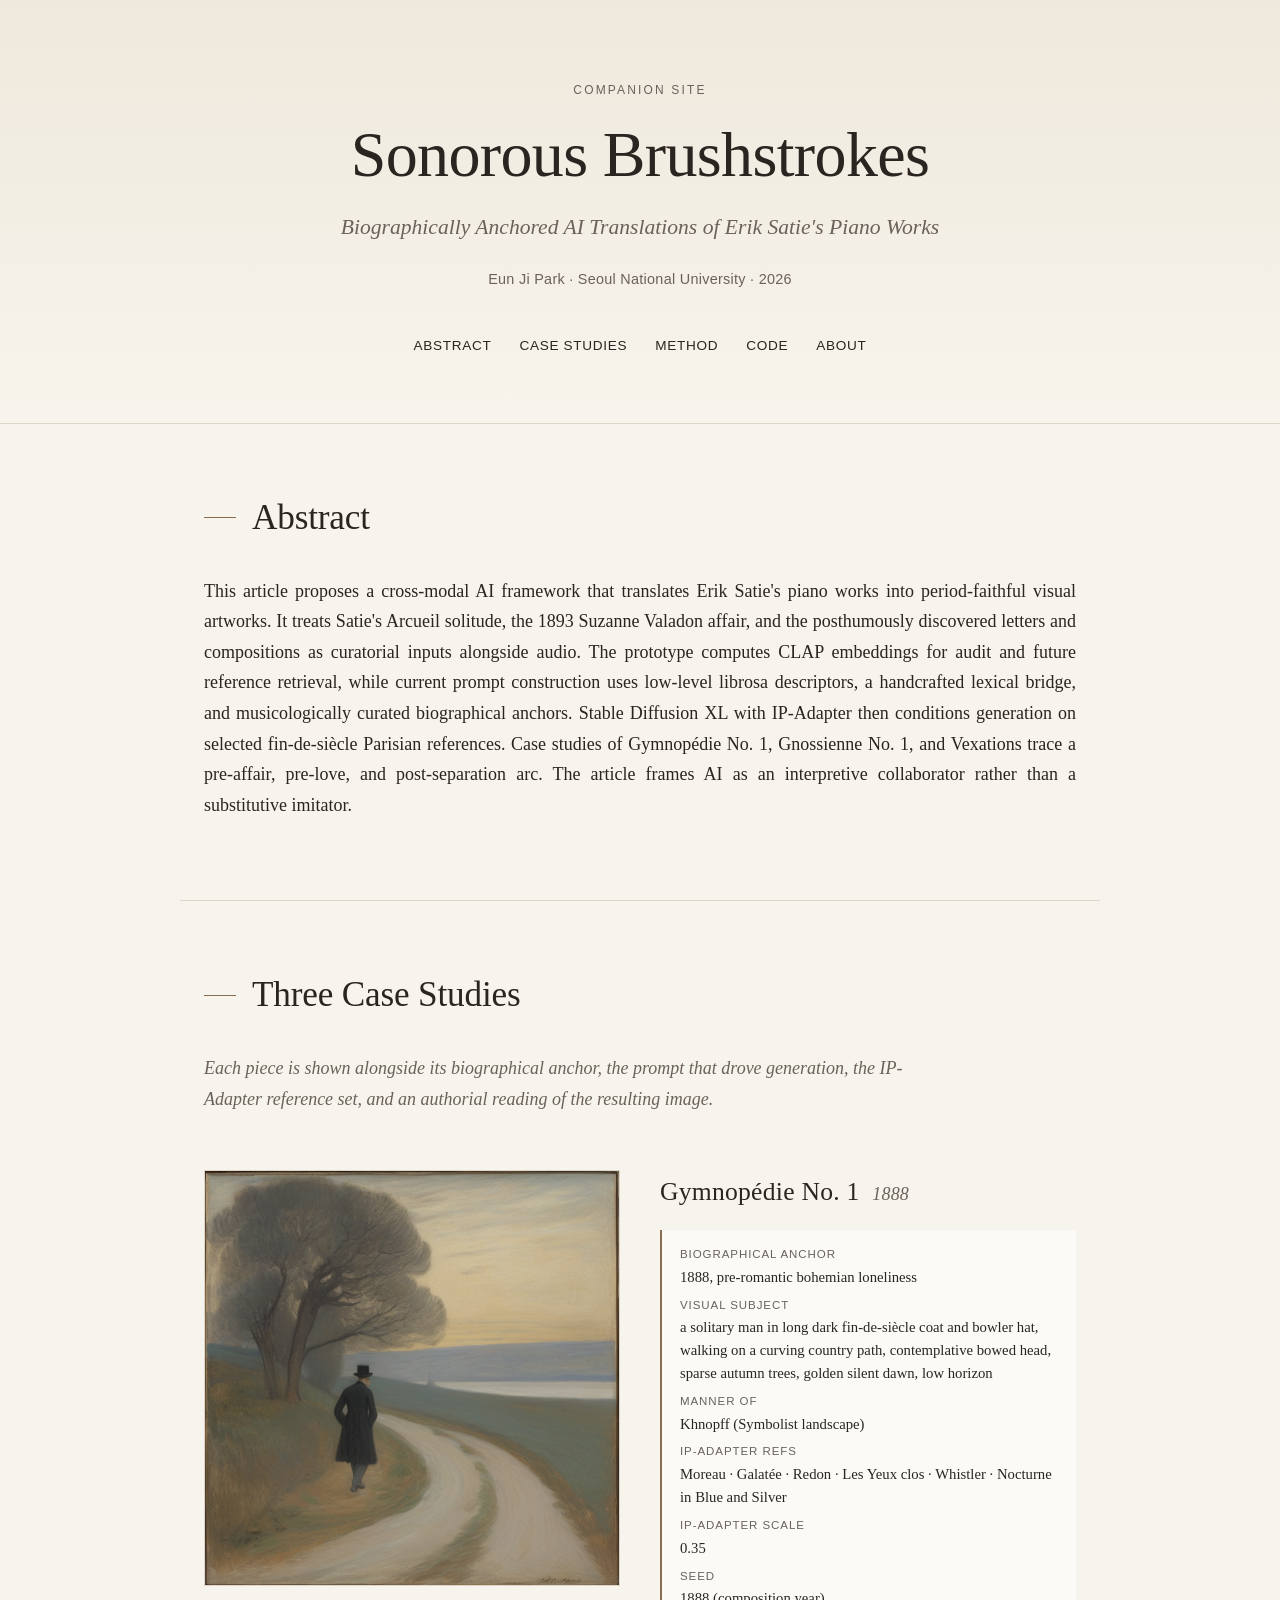
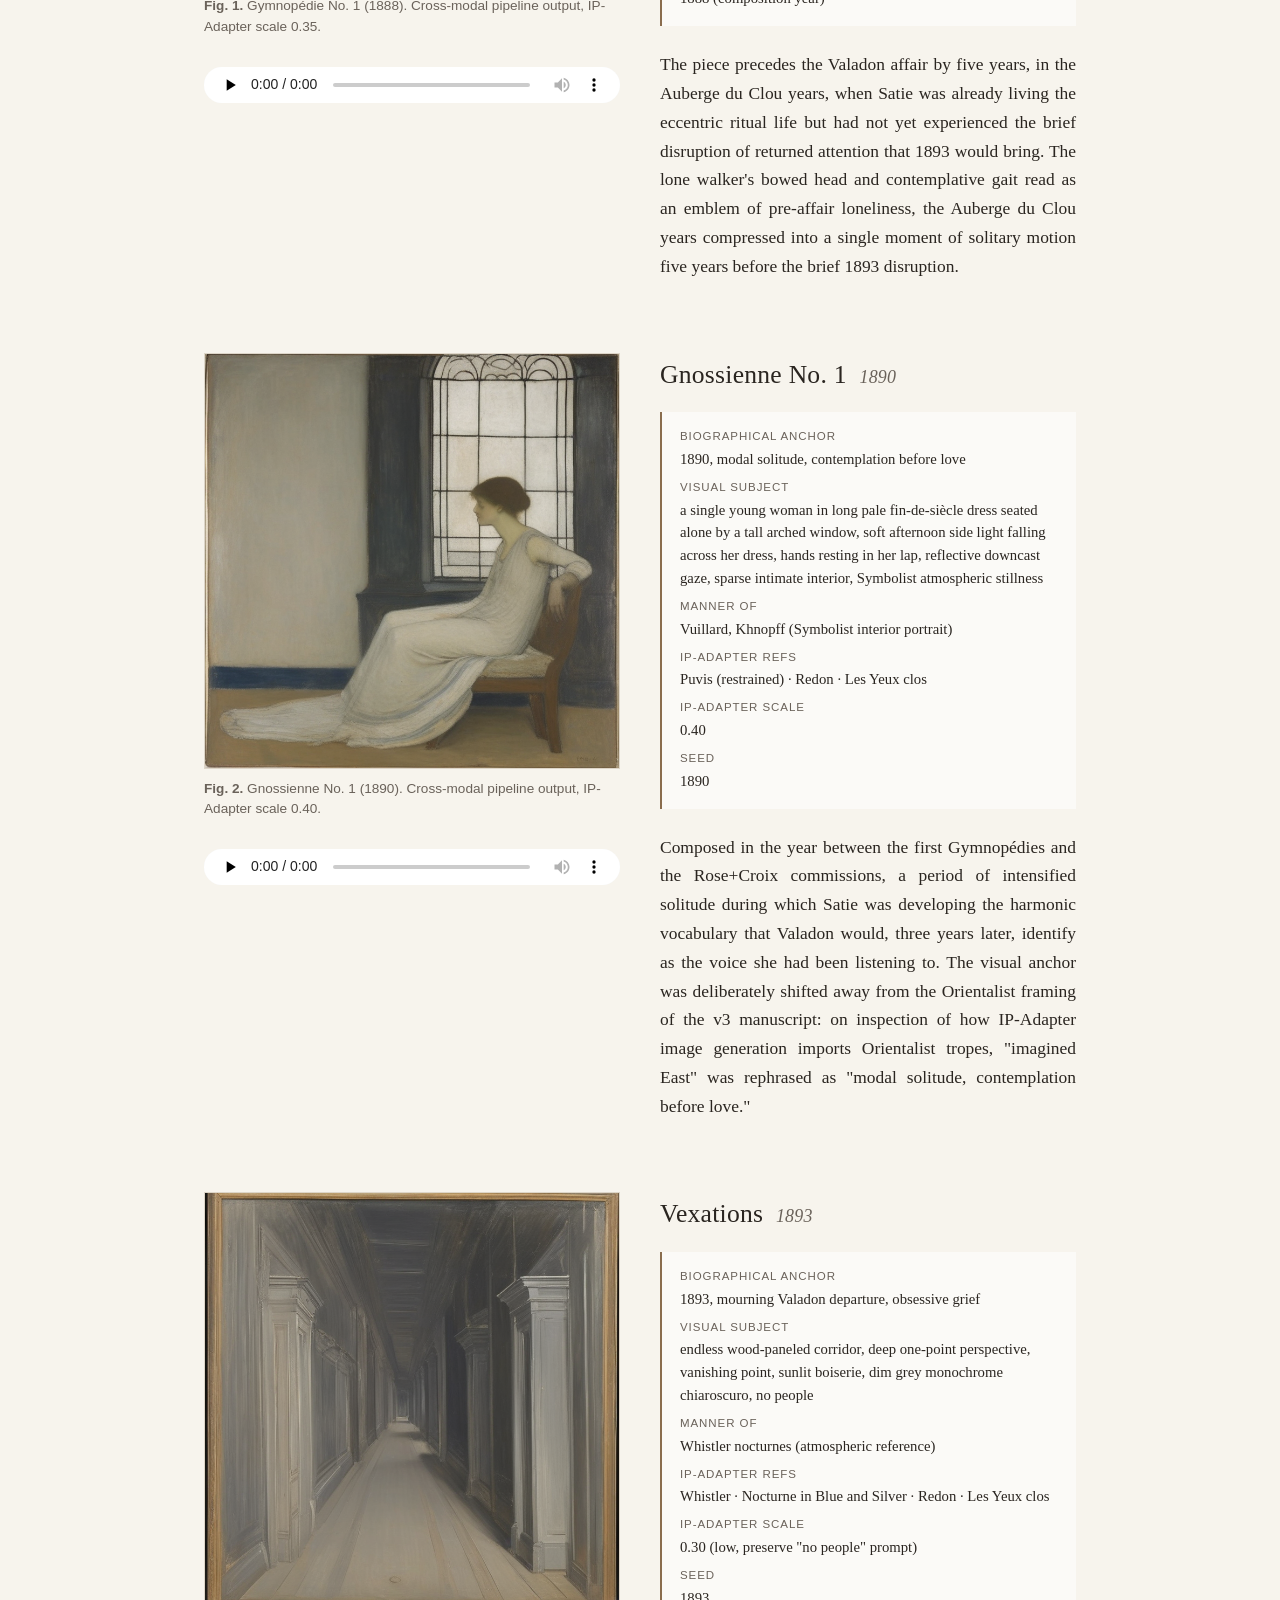
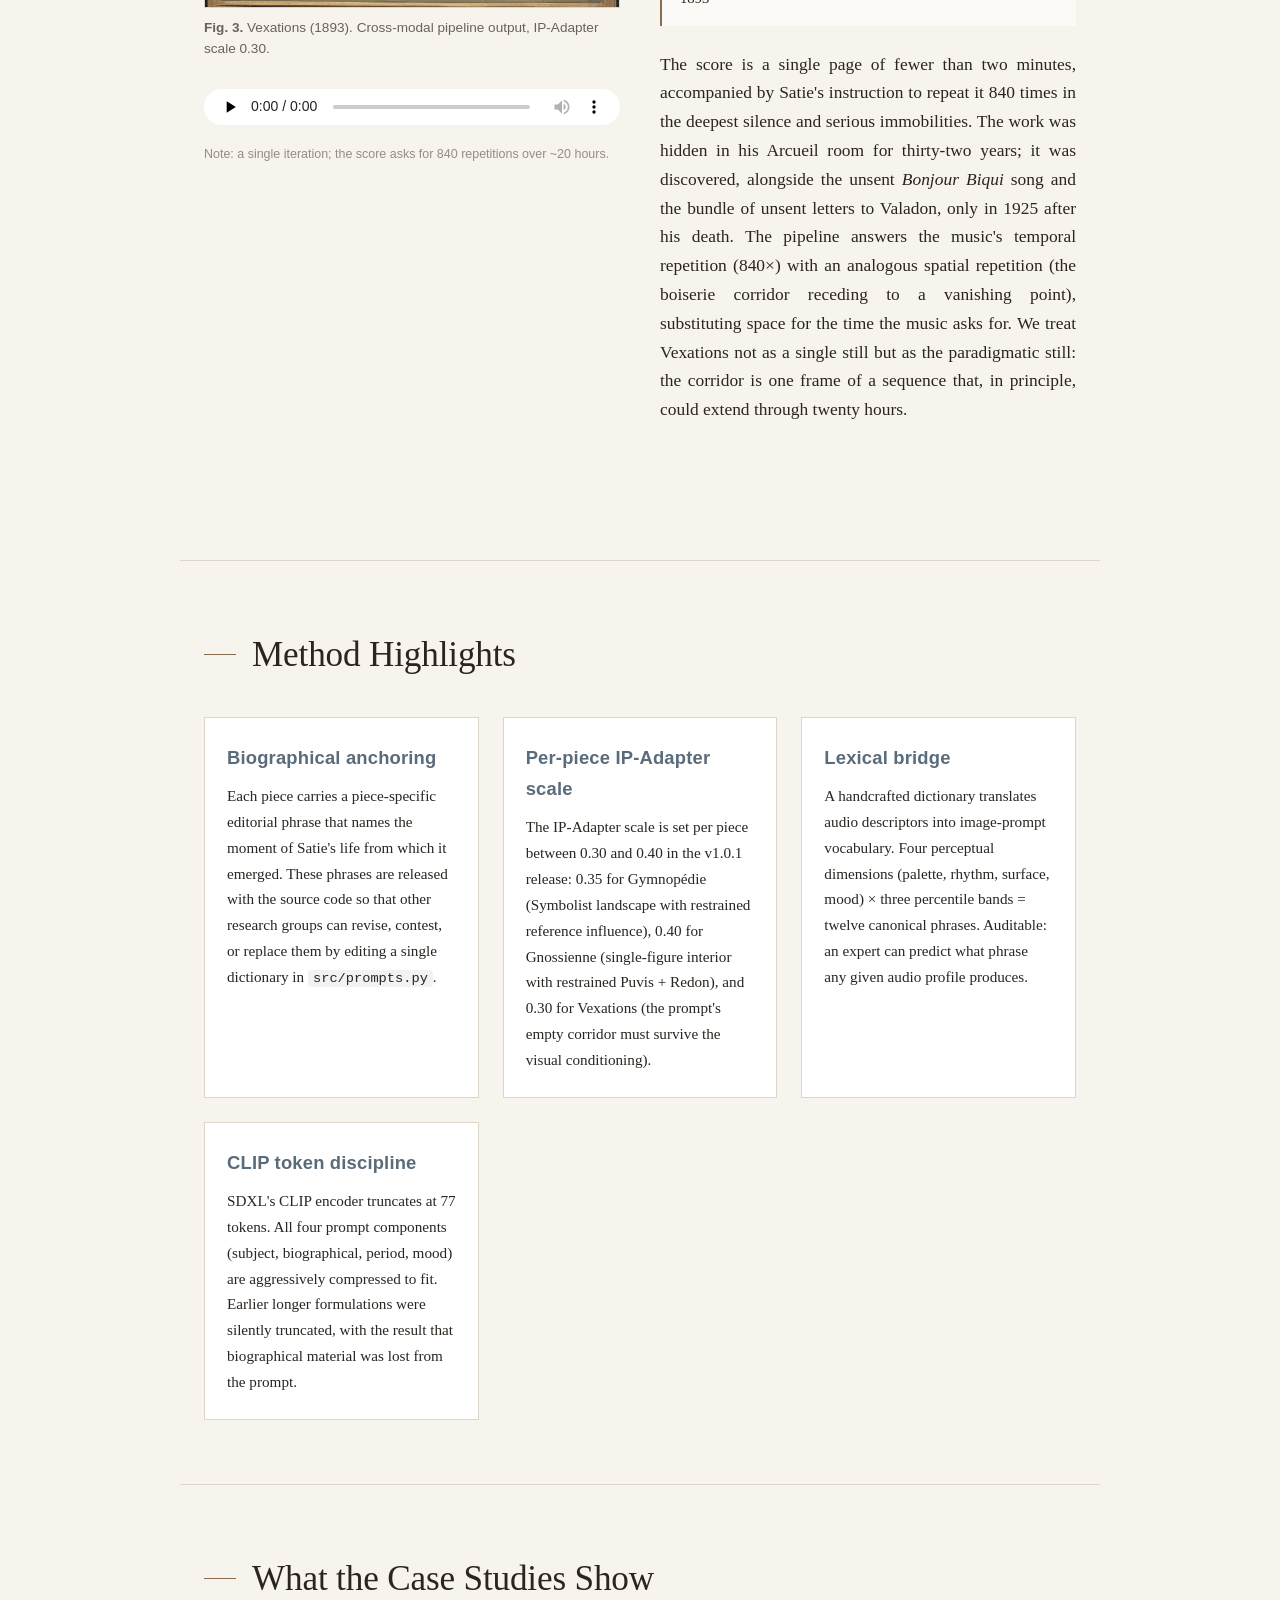
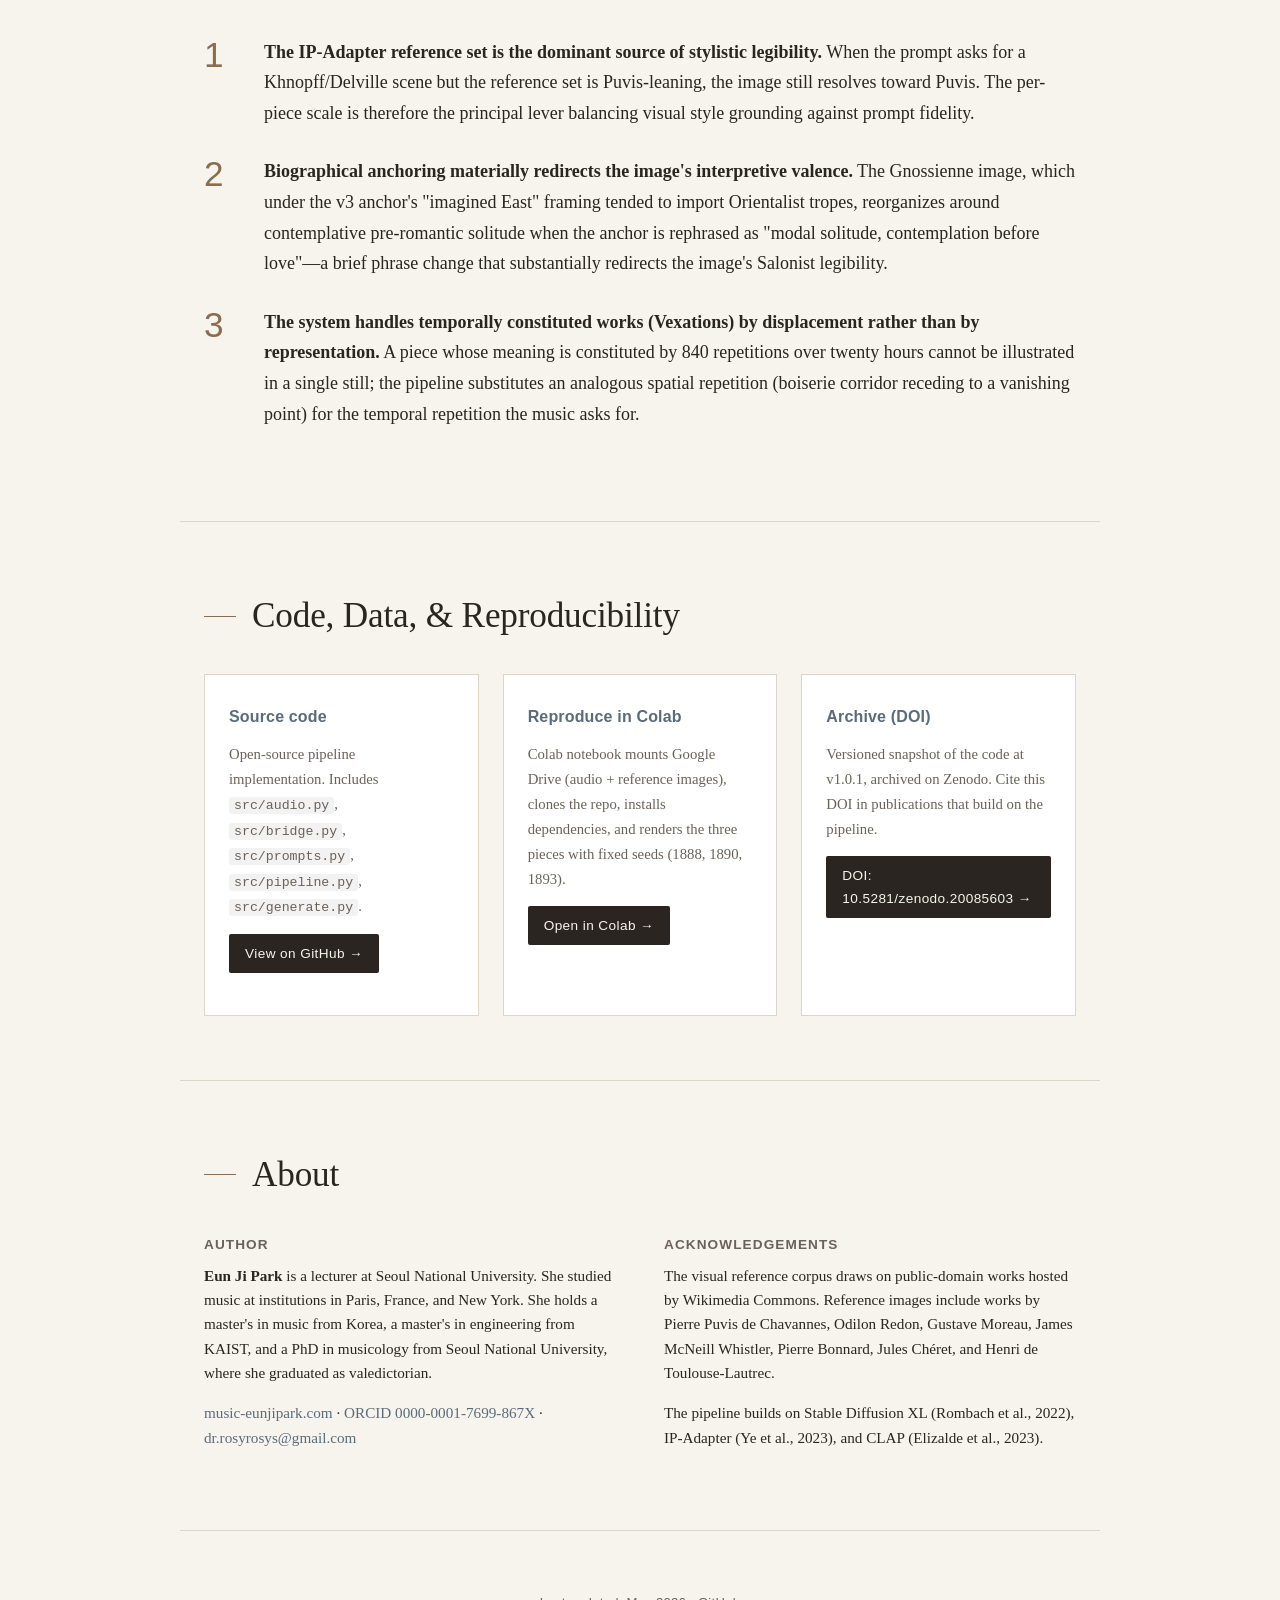
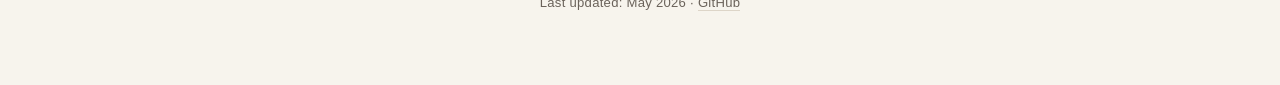
==== commit 8c0b1976: "Update paper title to 'Biographically Anchored AI Translations of Erik Satie's Piano Works' Co-Autho" ====
--- a/index.html
+++ b/index.html
@@ -13,7 +13,7 @@
   <div class="hero-inner">
     <p class="kicker">Companion site</p>
     <h1>Sonorous Brushstrokes</h1>
-    <p class="subtitle">A Cross-Modal AI Framework for Translating Erik Satie's Fin-de-Siècle Parisian Solitude into Synesthetic Visual Art</p>
+    <p class="subtitle">Biographically Anchored AI Translations of Erik Satie's Piano Works</p>
     <p class="byline">Eun Ji Park · Seoul National University · 2026</p>
     <nav class="hero-nav">
       <a href="#abstract">Abstract</a>
